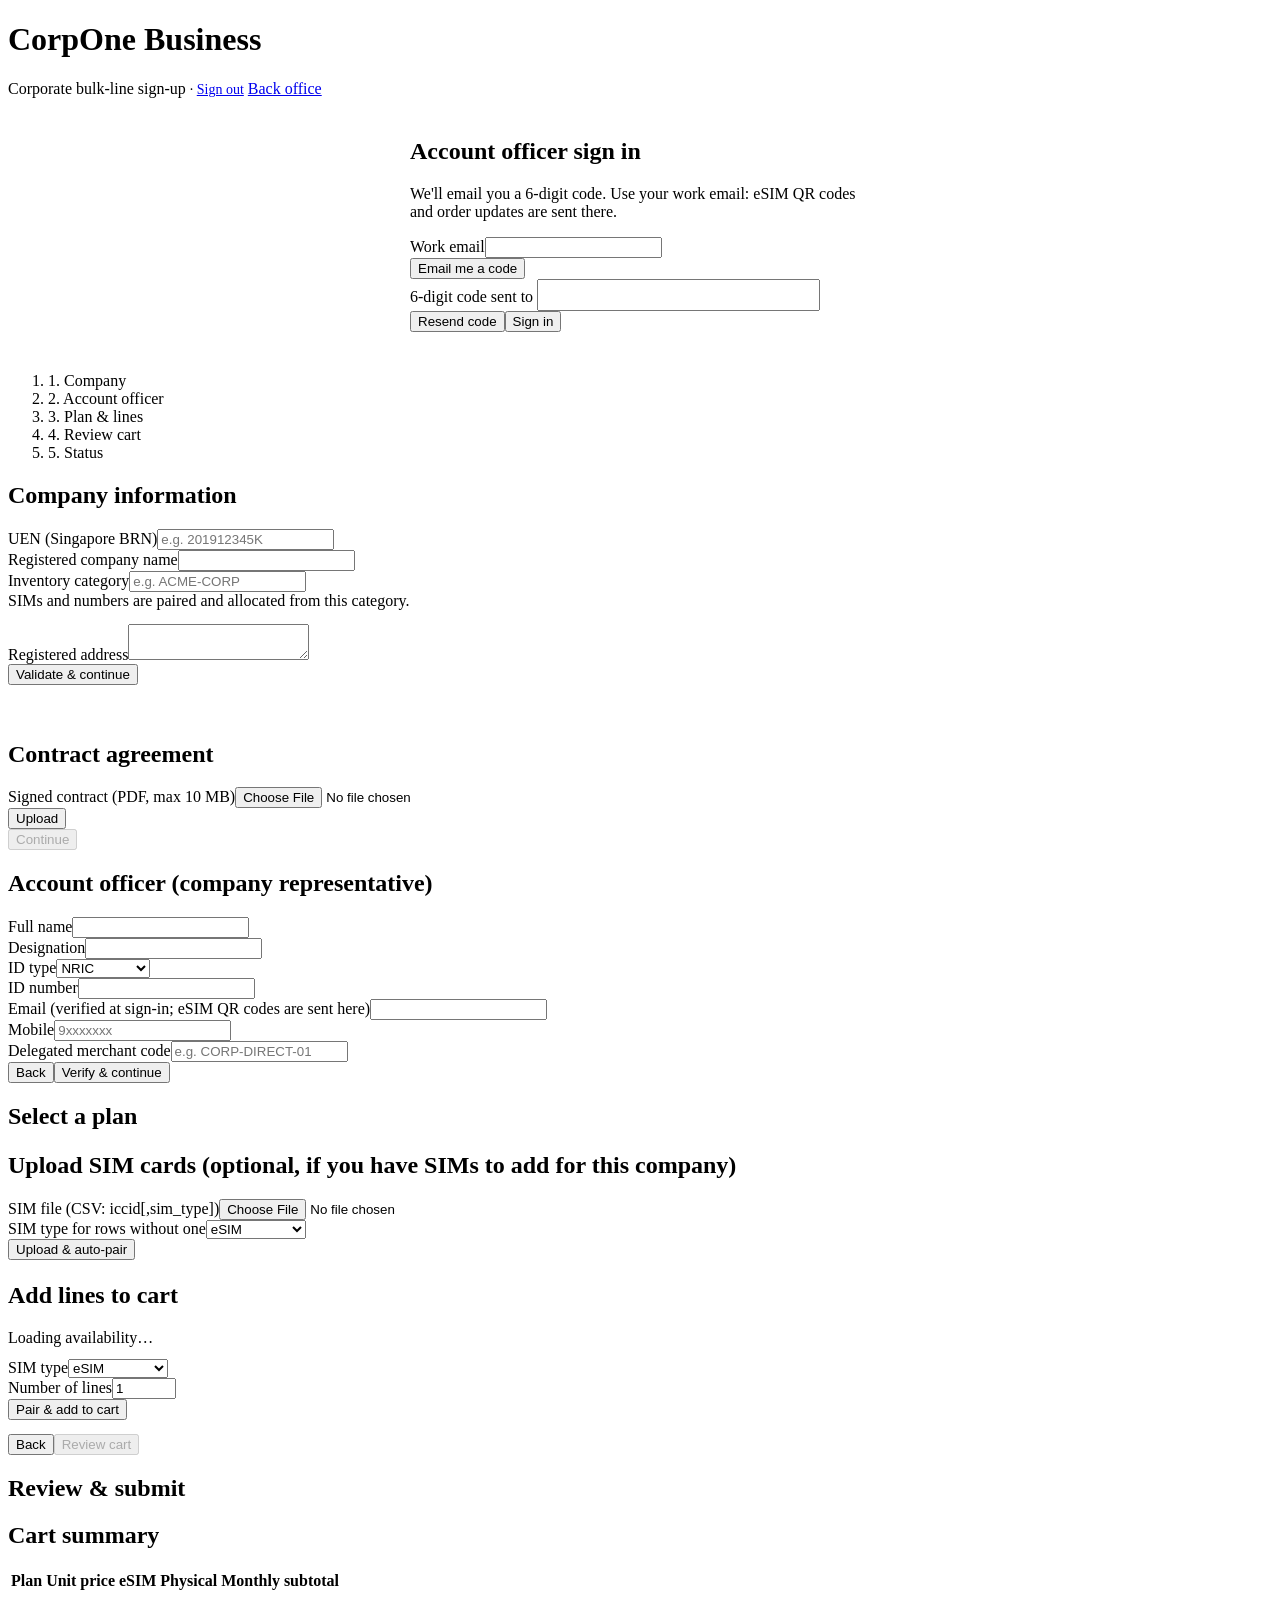
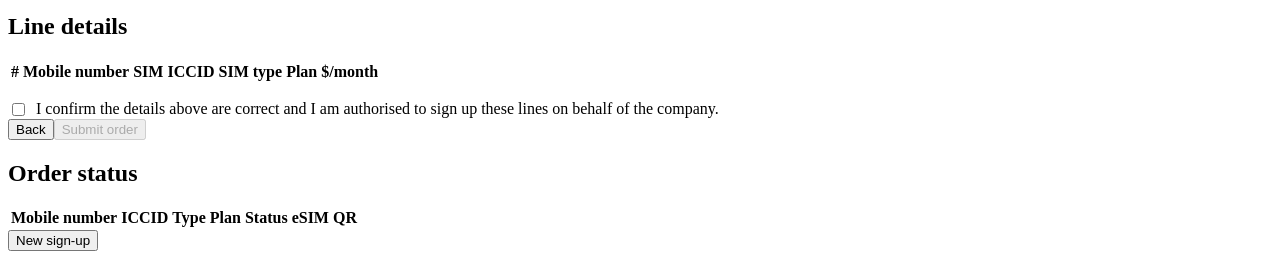
==== corpone-portal/static/index.html @ a79de704 "Add CorpOne corporate bulk-line sign-up portal New standalone FastAPI app in corpone-portal/ for cor" ====
<!doctype html>
<html lang="en">
<head>
  <meta charset="utf-8">
  <meta name="viewport" content="width=device-width, initial-scale=1">
  <title>CorpOne Corporate Sign-up</title>
  <link rel="stylesheet" href="/static/styles.css">
</head>
<body>
<header>
  <h1>CorpOne Business</h1><span class="sub">Corporate bulk-line sign-up</span>
  <span id="whoami" class="hidden" style="margin-left:auto;font-size:14px"><span id="whoEmail"></span> · <a href="#" id="logout" style="margin:0">Sign out</a></span>
  <a href="/admin" id="boLink">Back office</a>
</header>
<main>
  <!-- Login: email one-time code -->
  <section class="card hidden" id="login" style="max-width:460px;margin:40px auto">
    <h2>Account officer sign in</h2>
    <p class="hint" style="margin-top:0">We'll email you a 6-digit code. Use your work email: eSIM QR codes and order updates are sent there.</p>
    <form id="otpRequestForm">
      <label>Work email</label><input name="email" type="email" required autocomplete="email">
      <div class="actions"><button type="submit">Email me a code</button></div>
    </form>
    <form id="otpVerifyForm" class="hidden">
      <label>6-digit code sent to <b id="otpEmail"></b></label>
      <input name="code" inputmode="numeric" pattern="\d{6}" maxlength="6" required autocomplete="one-time-code" style="font-size:22px;letter-spacing:6px">
      <div class="actions"><button type="button" class="secondary" id="otpResend">Resend code</button><button type="submit">Sign in</button></div>
    </form>
    <div class="msg hidden" id="msgLogin"></div>
  </section>

  <div id="wizard" class="hidden">
  <ol class="steps" id="steps">
    <li data-step="1">1. Company</li>
    <li data-step="2">2. Account officer</li>
    <li data-step="3">3. Plan &amp; lines</li>
    <li data-step="4">4. Review cart</li>
    <li data-step="5">5. Status</li>
  </ol>

  <!-- Step 1: Company -->
  <section class="card step" data-step="1">
    <h2>Company information</h2>
    <form id="companyForm">
      <div class="grid">
        <div><label>UEN (Singapore BRN)</label><input name="uen" required placeholder="e.g. 201912345K" maxlength="12"></div>
        <div><label>Registered company name</label><input name="company_name" required maxlength="200"></div>
        <div><label>Inventory category</label><input name="category" required placeholder="e.g. ACME-CORP" maxlength="40">
          <div class="hint">SIMs and numbers are paired and allocated from this category.</div></div>
      </div>
      <div style="margin-top:14px"><label>Registered address</label><textarea name="company_address" rows="2" maxlength="500"></textarea></div>
      <div class="actions"><button type="submit">Validate &amp; continue</button></div>
    </form>
    <div id="contractBox" class="hidden" style="margin-top:18px;border-top:1px solid var(--line);padding-top:18px">
      <h2>Contract agreement</h2>
      <form id="contractForm" class="row">
        <div><label>Signed contract (PDF, max 10 MB)</label><input type="file" name="file" accept="application/pdf" required></div>
        <div style="flex:0"><button type="submit">Upload</button></div>
      </form>
      <div class="actions"><button id="toStep2" disabled>Continue</button></div>
    </div>
    <div class="msg hidden" id="msg1"></div>
  </section>

  <!-- Step 2: Account officer -->
  <section class="card step hidden" data-step="2">
    <h2>Account officer (company representative)</h2>
    <form id="aoForm">
      <div class="grid">
        <div><label>Full name</label><input name="full_name" required maxlength="200"></div>
        <div><label>Designation</label><input name="designation" maxlength="100"></div>
        <div><label>ID type</label><select name="id_type"><option>NRIC</option><option>FIN</option><option>PASSPORT</option></select></div>
        <div><label>ID number</label><input name="id_number" required maxlength="20"></div>
        <div><label>Email (verified at sign-in; eSIM QR codes are sent here)</label><input name="email" type="email" readonly></div>
        <div><label>Mobile</label><input name="mobile" required placeholder="9xxxxxxx"></div>
        <div><label>Delegated merchant code</label><input name="merchant_code" required placeholder="e.g. CORP-DIRECT-01"></div>
      </div>
      <div class="actions"><button type="button" class="secondary" data-back="1">Back</button><button type="submit">Verify &amp; continue</button></div>
    </form>
    <div class="msg hidden" id="msg2"></div>
  </section>

  <!-- Step 3: Plans and lines -->
  <section class="card step hidden" data-step="3">
    <h2>Select a plan</h2>
    <div class="plans" id="plans"></div>

    <h2 style="margin-top:22px">Upload SIM cards <span class="hint">(optional, if you have SIMs to add for this company)</span></h2>
    <form id="simForm" class="row">
      <div><label>SIM file (CSV: iccid[,sim_type])</label><input type="file" name="file" accept=".csv,.txt,text/csv" required></div>
      <div><label>SIM type for rows without one</label><select name="sim_type"><option value="ESIM">eSIM</option><option value="PHYSICAL">Physical SIM</option></select></div>
      <div style="flex:0"><button type="submit">Upload &amp; auto-pair</button></div>
    </form>
    <div class="msg hidden" id="msgSim"></div>

    <h2 style="margin-top:22px">Add lines to cart</h2>
    <div class="msg info" id="avail">Loading availability…</div>
    <form id="cartForm" class="row" style="margin-top:12px">
      <div><label>SIM type</label><select name="sim_type"><option value="ESIM">eSIM</option><option value="PHYSICAL">Physical SIM</option></select></div>
      <div><label>Number of lines</label><input name="quantity" type="number" min="1" max="5000" value="1" required></div>
      <div style="flex:0"><button type="submit">Pair &amp; add to cart</button></div>
    </form>
    <div class="msg hidden" id="msg3"></div>
    <div id="miniCart" style="margin-top:14px"></div>
    <div class="actions"><button type="button" class="secondary" data-back="2">Back</button><button id="toStep4" disabled>Review cart</button></div>
  </section>

  <!-- Step 4: Review -->
  <section class="card step hidden" data-step="4">
    <h2>Review &amp; submit</h2>
    <dl id="reviewInfo"></dl>
    <div id="aiReview" class="hidden" style="margin-top:16px"></div>
    <h2 style="margin-top:20px">Cart summary</h2>
    <table id="summaryTable"><thead><tr><th>Plan</th><th>Unit price</th><th>eSIM</th><th>Physical</th><th>Monthly subtotal</th></tr></thead><tbody></tbody></table>
    <div class="total" id="total"></div>
    <h2 style="margin-top:20px">Line details</h2>
    <table id="linesTable"><thead><tr><th>#</th><th>Mobile number</th><th>SIM ICCID</th><th>SIM type</th><th>Plan</th><th>$/month</th><th></th></tr></thead><tbody></tbody></table>
    <label style="margin-top:16px;display:flex;gap:8px;align-items:center;color:inherit"><input type="checkbox" id="confirm" style="width:auto"> I confirm the details above are correct and I am authorised to sign up these lines on behalf of the company.</label>
    <div class="actions"><button type="button" class="secondary" data-back="3">Back</button><button id="submitOrder" disabled>Submit order</button></div>
    <div class="msg hidden" id="msg4"></div>
  </section>

  <!-- Step 5: Status -->
  <section class="card step hidden" data-step="5">
    <h2>Order status</h2>
    <dl id="statusInfo"></dl>
    <table id="statusTable" style="margin-top:16px"><thead><tr><th>Mobile number</th><th>ICCID</th><th>Type</th><th>Plan</th><th>Status</th><th>eSIM QR</th></tr></thead><tbody></tbody></table>
    <div class="actions"><button onclick="location.href='/'">New sign-up</button></div>
  </section>
  </div>
</main>
<script src="/static/app.js"></script>
</body>
</html>
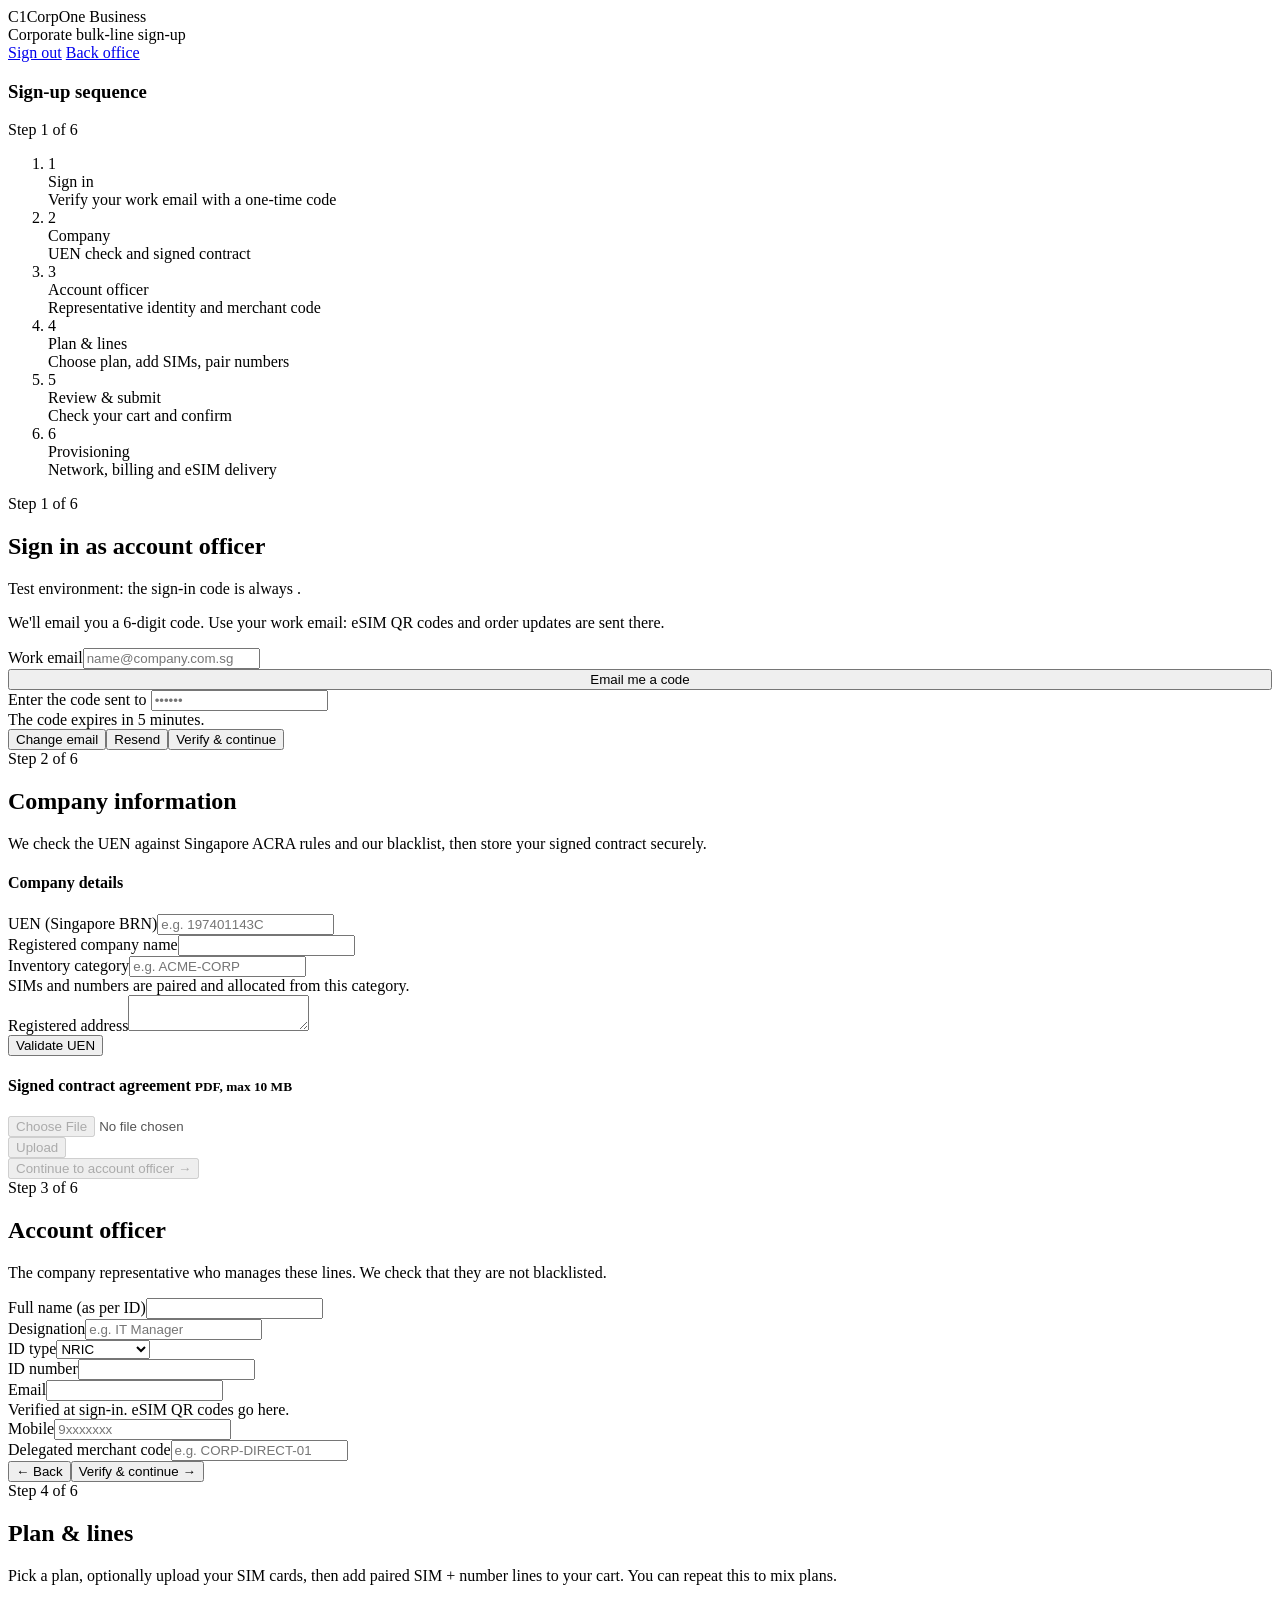
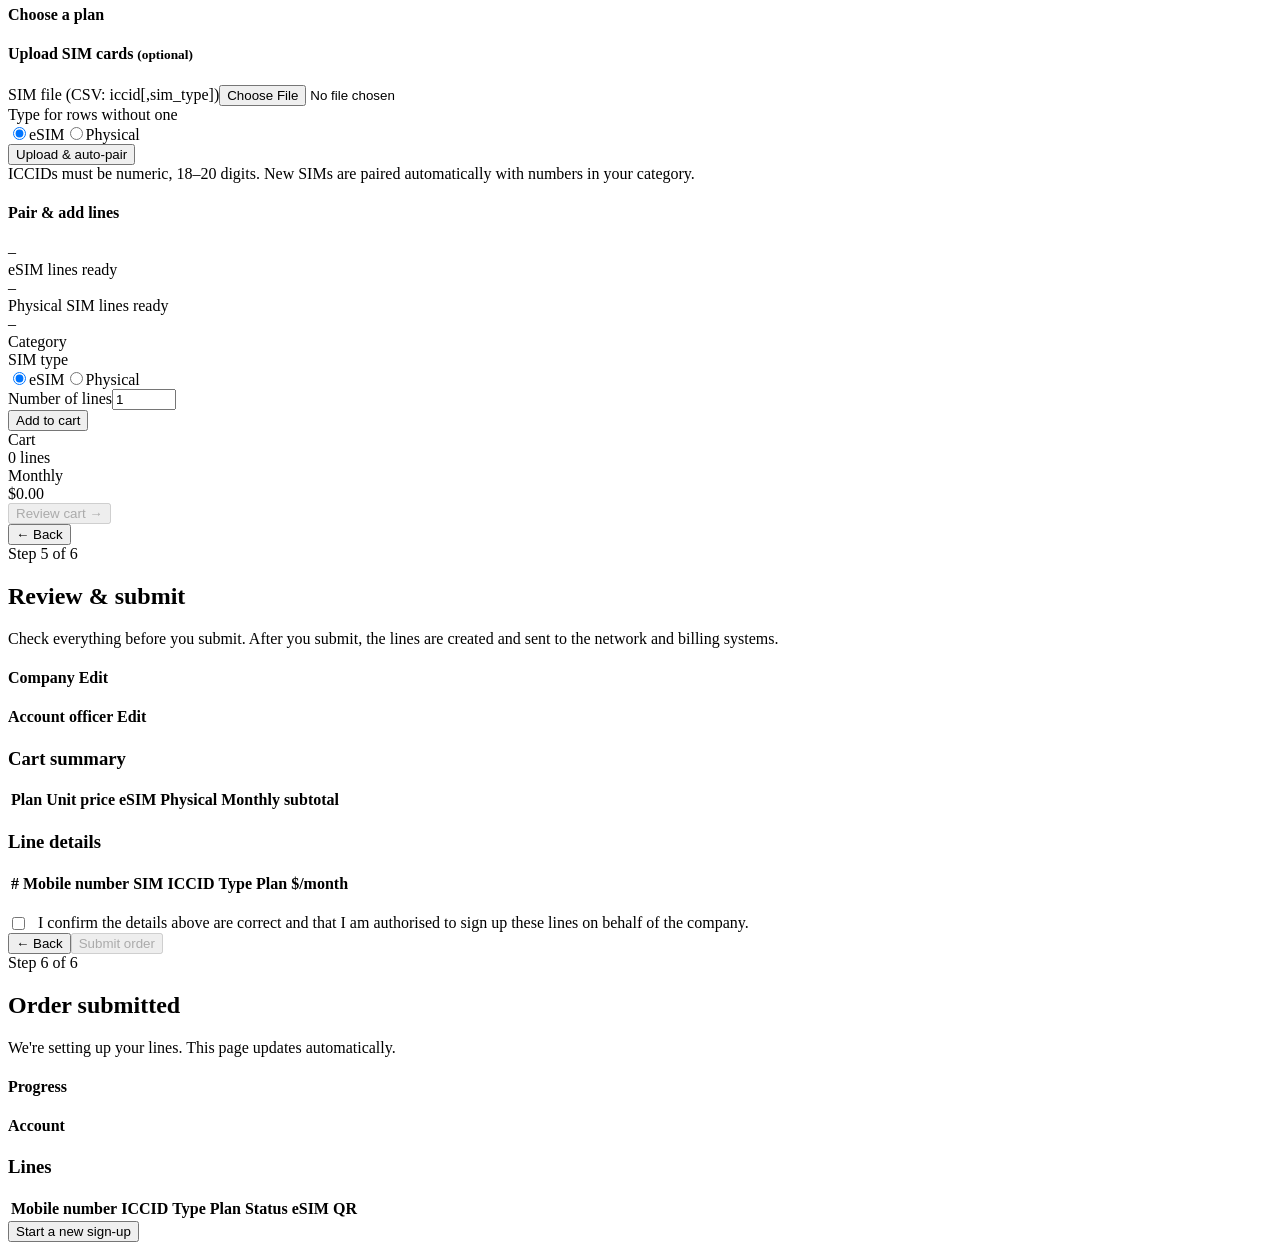
==== commit 76a2eebe: "Redesign sign-up as step sequence; add fixed test OTP - Sign-up is now a six-step sequence (sign in," ====
--- a/corpone-portal/static/index.html
+++ b/corpone-portal/static/index.html
@@ -3,132 +3,185 @@
 <head>
   <meta charset="utf-8">
   <meta name="viewport" content="width=device-width, initial-scale=1">
-  <title>CorpOne Corporate Sign-up</title>
-  <link rel="stylesheet" href="/static/styles.css">
+  <title>CorpOne Business · Corporate sign-up</title>
+  <link rel="stylesheet" href="static/styles.css">
 </head>
 <body>
 <header>
-  <h1>CorpOne Business</h1><span class="sub">Corporate bulk-line sign-up</span>
-  <span id="whoami" class="hidden" style="margin-left:auto;font-size:14px"><span id="whoEmail"></span> · <a href="#" id="logout" style="margin:0">Sign out</a></span>
-  <a href="/admin" id="boLink">Back office</a>
+  <div class="logo"><span class="logo-mark">C1</span>CorpOne Business</div>
+  <span class="sub">Corporate bulk-line sign-up</span>
+  <div class="right">
+    <span id="whoami" class="hidden"><span class="avatar" id="whoInitial"></span><span id="whoEmail"></span></span>
+    <a href="#" id="logout" class="hidden">Sign out</a>
+    <a href="admin" id="boLink">Back office</a>
+  </div>
 </header>
-<main>
-  <!-- Login: email one-time code -->
-  <section class="card hidden" id="login" style="max-width:460px;margin:40px auto">
-    <h2>Account officer sign in</h2>
-    <p class="hint" style="margin-top:0">We'll email you a 6-digit code. Use your work email: eSIM QR codes and order updates are sent there.</p>
-    <form id="otpRequestForm">
-      <label>Work email</label><input name="email" type="email" required autocomplete="email">
-      <div class="actions"><button type="submit">Email me a code</button></div>
-    </form>
-    <form id="otpVerifyForm" class="hidden">
-      <label>6-digit code sent to <b id="otpEmail"></b></label>
-      <input name="code" inputmode="numeric" pattern="\d{6}" maxlength="6" required autocomplete="one-time-code" style="font-size:22px;letter-spacing:6px">
-      <div class="actions"><button type="button" class="secondary" id="otpResend">Resend code</button><button type="submit">Sign in</button></div>
-    </form>
-    <div class="msg hidden" id="msgLogin"></div>
-  </section>
 
-  <div id="wizard" class="hidden">
-  <ol class="steps" id="steps">
-    <li data-step="1">1. Company</li>
-    <li data-step="2">2. Account officer</li>
-    <li data-step="3">3. Plan &amp; lines</li>
-    <li data-step="4">4. Review cart</li>
-    <li data-step="5">5. Status</li>
-  </ol>
+<div class="shell">
+  <!-- ===== Sequence stepper ===== -->
+  <aside class="stepper">
+    <h3>Sign-up sequence</h3>
+    <div class="progress-label" id="progressLabel">Step 1 of 6</div>
+    <div class="progress"><div id="progressBar"></div></div>
+    <ol class="steps" id="steps">
+      <li data-step="1"><span class="dot"><span class="n">1</span></span><div><div class="t">Sign in</div><div class="d">Verify your work email with a one-time code</div></div></li>
+      <li data-step="2"><span class="dot"><span class="n">2</span></span><div><div class="t">Company</div><div class="d">UEN check and signed contract</div></div></li>
+      <li data-step="3"><span class="dot"><span class="n">3</span></span><div><div class="t">Account officer</div><div class="d">Representative identity and merchant code</div></div></li>
+      <li data-step="4"><span class="dot"><span class="n">4</span></span><div><div class="t">Plan &amp; lines</div><div class="d">Choose plan, add SIMs, pair numbers</div></div></li>
+      <li data-step="5"><span class="dot"><span class="n">5</span></span><div><div class="t">Review &amp; submit</div><div class="d">Check your cart and confirm</div></div></li>
+      <li data-step="6"><span class="dot"><span class="n">6</span></span><div><div class="t">Provisioning</div><div class="d">Network, billing and eSIM delivery</div></div></li>
+    </ol>
+  </aside>
 
-  <!-- Step 1: Company -->
-  <section class="card step" data-step="1">
-    <h2>Company information</h2>
-    <form id="companyForm">
-      <div class="grid">
-        <div><label>UEN (Singapore BRN)</label><input name="uen" required placeholder="e.g. 201912345K" maxlength="12"></div>
-        <div><label>Registered company name</label><input name="company_name" required maxlength="200"></div>
-        <div><label>Inventory category</label><input name="category" required placeholder="e.g. ACME-CORP" maxlength="40">
-          <div class="hint">SIMs and numbers are paired and allocated from this category.</div></div>
+  <div class="panel">
+    <!-- ===== Step 1: Sign in ===== -->
+    <section class="card step" data-step="1">
+      <div class="login-wrap">
+        <div class="eyebrow">Step 1 of 6</div>
+        <h2>Sign in as account officer</h2>
+        <div class="msg info hidden" id="testMode" style="margin:0 0 16px">Test environment: the sign-in code is always <b id="testCode"></b>.</div>
+        <p class="lead">We'll email you a 6-digit code. Use your work email: eSIM QR codes and order updates are sent there.</p>
+        <form id="otpRequestForm">
+          <label>Work email</label><input name="email" type="email" required autocomplete="email" placeholder="name@company.com.sg">
+          <div class="actions"><button type="submit" style="width:100%">Email me a code</button></div>
+        </form>
+        <form id="otpVerifyForm" class="hidden">
+          <label>Enter the code sent to <b id="otpEmail"></b></label>
+          <input name="code" class="otp" inputmode="numeric" pattern="\d{6}" maxlength="6" required autocomplete="one-time-code" placeholder="••••••">
+          <div class="hint">The code expires in 5 minutes.</div>
+          <div class="actions"><button type="button" class="secondary" id="otpBack">Change email</button><span class="spacer"></span><button type="button" class="secondary" id="otpResend">Resend</button><button type="submit">Verify &amp; continue</button></div>
+        </form>
+        <div class="msg hidden" id="msg1"></div>
       </div>
-      <div style="margin-top:14px"><label>Registered address</label><textarea name="company_address" rows="2" maxlength="500"></textarea></div>
-      <div class="actions"><button type="submit">Validate &amp; continue</button></div>
-    </form>
-    <div id="contractBox" class="hidden" style="margin-top:18px;border-top:1px solid var(--line);padding-top:18px">
-      <h2>Contract agreement</h2>
-      <form id="contractForm" class="row">
-        <div><label>Signed contract (PDF, max 10 MB)</label><input type="file" name="file" accept="application/pdf" required></div>
-        <div style="flex:0"><button type="submit">Upload</button></div>
+    </section>
+
+    <!-- ===== Step 2: Company ===== -->
+    <section class="card step hidden" data-step="2">
+      <div class="eyebrow">Step 2 of 6</div>
+      <h2>Company information</h2>
+      <p class="lead">We check the UEN against Singapore ACRA rules and our blacklist, then store your signed contract securely.</p>
+      <div class="substeps">
+        <div class="sub" id="subCompany">
+          <h4>Company details</h4>
+          <form id="companyForm">
+            <div class="grid">
+              <div><label>UEN (Singapore BRN)</label><input name="uen" required placeholder="e.g. 197401143C" maxlength="12"></div>
+              <div><label>Registered company name</label><input name="company_name" required maxlength="200"></div>
+              <div><label>Inventory category</label><input name="category" required placeholder="e.g. ACME-CORP" maxlength="40">
+                <div class="hint">SIMs and numbers are paired and allocated from this category.</div></div>
+              <div class="full"><label>Registered address</label><textarea name="company_address" rows="2" maxlength="500"></textarea></div>
+            </div>
+            <div class="actions"><button type="submit">Validate UEN</button></div>
+          </form>
+        </div>
+        <div class="sub" id="subContract">
+          <h4>Signed contract agreement <small>PDF, max 10 MB</small></h4>
+          <form id="contractForm" class="row">
+            <div><input type="file" name="file" accept="application/pdf" required disabled></div>
+            <div style="flex:0"><button type="submit" disabled>Upload</button></div>
+          </form>
+        </div>
+      </div>
+      <div class="msg hidden" id="msg2"></div>
+      <div class="actions"><button id="toStep3" disabled>Continue to account officer →</button></div>
+    </section>
+
+    <!-- ===== Step 3: Account officer ===== -->
+    <section class="card step hidden" data-step="3">
+      <div class="eyebrow">Step 3 of 6</div>
+      <h2>Account officer</h2>
+      <p class="lead">The company representative who manages these lines. We check that they are not blacklisted.</p>
+      <form id="aoForm">
+        <div class="grid">
+          <div><label>Full name (as per ID)</label><input name="full_name" required maxlength="200"></div>
+          <div><label>Designation</label><input name="designation" maxlength="100" placeholder="e.g. IT Manager"></div>
+          <div><label>ID type</label><select name="id_type"><option>NRIC</option><option>FIN</option><option>PASSPORT</option></select></div>
+          <div><label>ID number</label><input name="id_number" required maxlength="20"></div>
+          <div><label>Email</label><input name="email" type="email" readonly><div class="hint">Verified at sign-in. eSIM QR codes go here.</div></div>
+          <div><label>Mobile</label><input name="mobile" required placeholder="9xxxxxxx"></div>
+          <div><label>Delegated merchant code</label><input name="merchant_code" required placeholder="e.g. CORP-DIRECT-01"></div>
+        </div>
+        <div class="actions"><button type="button" class="secondary" data-back="2">← Back</button><span class="spacer"></span><button type="submit">Verify &amp; continue →</button></div>
       </form>
-      <div class="actions"><button id="toStep2" disabled>Continue</button></div>
-    </div>
-    <div class="msg hidden" id="msg1"></div>
-  </section>
+      <div class="msg hidden" id="msg3"></div>
+    </section>
 
-  <!-- Step 2: Account officer -->
-  <section class="card step hidden" data-step="2">
-    <h2>Account officer (company representative)</h2>
-    <form id="aoForm">
-      <div class="grid">
-        <div><label>Full name</label><input name="full_name" required maxlength="200"></div>
-        <div><label>Designation</label><input name="designation" maxlength="100"></div>
-        <div><label>ID type</label><select name="id_type"><option>NRIC</option><option>FIN</option><option>PASSPORT</option></select></div>
-        <div><label>ID number</label><input name="id_number" required maxlength="20"></div>
-        <div><label>Email (verified at sign-in; eSIM QR codes are sent here)</label><input name="email" type="email" readonly></div>
-        <div><label>Mobile</label><input name="mobile" required placeholder="9xxxxxxx"></div>
-        <div><label>Delegated merchant code</label><input name="merchant_code" required placeholder="e.g. CORP-DIRECT-01"></div>
+    <!-- ===== Step 4: Plan & lines ===== -->
+    <section class="card step hidden" data-step="4">
+      <div class="eyebrow">Step 4 of 6</div>
+      <h2>Plan &amp; lines</h2>
+      <p class="lead">Pick a plan, optionally upload your SIM cards, then add paired SIM + number lines to your cart. You can repeat this to mix plans.</p>
+      <div class="substeps">
+        <div class="sub" id="subPlan">
+          <h4>Choose a plan</h4>
+          <div class="plans" id="plans"></div>
+        </div>
+        <div class="sub" id="subSim">
+          <h4>Upload SIM cards <small>(optional)</small></h4>
+          <form id="simForm" class="row">
+            <div><label>SIM file (CSV: iccid[,sim_type])</label><input type="file" name="file" accept=".csv,.txt,text/csv" required></div>
+            <div style="flex:0;min-width:auto"><label>Type for rows without one</label>
+              <div class="seg"><label><input type="radio" name="sim_type" value="ESIM" checked>eSIM</label><label><input type="radio" name="sim_type" value="PHYSICAL">Physical</label></div></div>
+            <div style="flex:0"><button type="submit" class="secondary">Upload &amp; auto-pair</button></div>
+          </form>
+          <div class="hint">ICCIDs must be numeric, 18–20 digits. New SIMs are paired automatically with numbers in your category.</div>
+          <div class="msg hidden" id="msgSim"></div>
+        </div>
+        <div class="sub" id="subCart">
+          <h4>Pair &amp; add lines</h4>
+          <div class="avail">
+            <div class="stat"><div class="v" id="availEsim">–</div><div class="k">eSIM lines ready</div></div>
+            <div class="stat"><div class="v" id="availPhys">–</div><div class="k">Physical SIM lines ready</div></div>
+            <div class="stat"><div class="v" id="availCat">–</div><div class="k">Category</div></div>
+          </div>
+          <form id="cartForm" class="row">
+            <div style="flex:0;min-width:auto"><label>SIM type</label>
+              <div class="seg"><label><input type="radio" name="sim_type" value="ESIM" checked>eSIM</label><label><input type="radio" name="sim_type" value="PHYSICAL">Physical</label></div></div>
+            <div style="max-width:180px"><label>Number of lines</label><input name="quantity" type="number" min="1" max="5000" value="1" required></div>
+            <div style="flex:0"><button type="submit">Add to cart</button></div>
+          </form>
+          <div class="msg hidden" id="msg4"></div>
+        </div>
       </div>
-      <div class="actions"><button type="button" class="secondary" data-back="1">Back</button><button type="submit">Verify &amp; continue</button></div>
-    </form>
-    <div class="msg hidden" id="msg2"></div>
-  </section>
+      <div class="cartbar"><div><div class="muted">Cart</div><div class="big" id="cartCount">0 lines</div></div><div><div class="muted">Monthly</div><div class="big" id="cartTotal">$0.00</div></div><span style="flex:1"></span><button id="toStep5" disabled>Review cart →</button></div>
+      <div class="actions"><button type="button" class="secondary" data-back="3">← Back</button><span class="spacer"></span></div>
+    </section>
 
-  <!-- Step 3: Plans and lines -->
-  <section class="card step hidden" data-step="3">
-    <h2>Select a plan</h2>
-    <div class="plans" id="plans"></div>
+    <!-- ===== Step 5: Review ===== -->
+    <section class="card step hidden" data-step="5">
+      <div class="eyebrow">Step 5 of 6</div>
+      <h2>Review &amp; submit</h2>
+      <p class="lead">Check everything before you submit. After you submit, the lines are created and sent to the network and billing systems.</p>
+      <div class="summary-grid">
+        <div class="summary-box"><h4>Company <a data-back="2">Edit</a></h4><dl id="reviewCompany"></dl></div>
+        <div class="summary-box"><h4>Account officer <a data-back="3">Edit</a></h4><dl id="reviewAo"></dl></div>
+      </div>
+      <div id="aiReview" class="hidden"></div>
+      <h3>Cart summary</h3>
+      <table id="summaryTable"><thead><tr><th>Plan</th><th>Unit price</th><th>eSIM</th><th>Physical</th><th>Monthly subtotal</th></tr></thead><tbody></tbody></table>
+      <div class="total" id="total"></div>
+      <h3>Line details</h3>
+      <table id="linesTable"><thead><tr><th>#</th><th>Mobile number</th><th>SIM ICCID</th><th>Type</th><th>Plan</th><th>$/month</th><th></th></tr></thead><tbody></tbody></table>
+      <label style="margin-top:18px;display:flex;gap:10px;align-items:flex-start;font-weight:400"><input type="checkbox" id="confirm" style="width:auto;margin-top:3px"> I confirm the details above are correct and that I am authorised to sign up these lines on behalf of the company.</label>
+      <div class="actions"><button type="button" class="secondary" data-back="4">← Back</button><span class="spacer"></span><button id="submitOrder" disabled>Submit order</button></div>
+      <div class="msg hidden" id="msg5"></div>
+    </section>
 
-    <h2 style="margin-top:22px">Upload SIM cards <span class="hint">(optional, if you have SIMs to add for this company)</span></h2>
-    <form id="simForm" class="row">
-      <div><label>SIM file (CSV: iccid[,sim_type])</label><input type="file" name="file" accept=".csv,.txt,text/csv" required></div>
-      <div><label>SIM type for rows without one</label><select name="sim_type"><option value="ESIM">eSIM</option><option value="PHYSICAL">Physical SIM</option></select></div>
-      <div style="flex:0"><button type="submit">Upload &amp; auto-pair</button></div>
-    </form>
-    <div class="msg hidden" id="msgSim"></div>
-
-    <h2 style="margin-top:22px">Add lines to cart</h2>
-    <div class="msg info" id="avail">Loading availability…</div>
-    <form id="cartForm" class="row" style="margin-top:12px">
-      <div><label>SIM type</label><select name="sim_type"><option value="ESIM">eSIM</option><option value="PHYSICAL">Physical SIM</option></select></div>
-      <div><label>Number of lines</label><input name="quantity" type="number" min="1" max="5000" value="1" required></div>
-      <div style="flex:0"><button type="submit">Pair &amp; add to cart</button></div>
-    </form>
-    <div class="msg hidden" id="msg3"></div>
-    <div id="miniCart" style="margin-top:14px"></div>
-    <div class="actions"><button type="button" class="secondary" data-back="2">Back</button><button id="toStep4" disabled>Review cart</button></div>
-  </section>
-
-  <!-- Step 4: Review -->
-  <section class="card step hidden" data-step="4">
-    <h2>Review &amp; submit</h2>
-    <dl id="reviewInfo"></dl>
-    <div id="aiReview" class="hidden" style="margin-top:16px"></div>
-    <h2 style="margin-top:20px">Cart summary</h2>
-    <table id="summaryTable"><thead><tr><th>Plan</th><th>Unit price</th><th>eSIM</th><th>Physical</th><th>Monthly subtotal</th></tr></thead><tbody></tbody></table>
-    <div class="total" id="total"></div>
-    <h2 style="margin-top:20px">Line details</h2>
-    <table id="linesTable"><thead><tr><th>#</th><th>Mobile number</th><th>SIM ICCID</th><th>SIM type</th><th>Plan</th><th>$/month</th><th></th></tr></thead><tbody></tbody></table>
-    <label style="margin-top:16px;display:flex;gap:8px;align-items:center;color:inherit"><input type="checkbox" id="confirm" style="width:auto"> I confirm the details above are correct and I am authorised to sign up these lines on behalf of the company.</label>
-    <div class="actions"><button type="button" class="secondary" data-back="3">Back</button><button id="submitOrder" disabled>Submit order</button></div>
-    <div class="msg hidden" id="msg4"></div>
-  </section>
-
-  <!-- Step 5: Status -->
-  <section class="card step hidden" data-step="5">
-    <h2>Order status</h2>
-    <dl id="statusInfo"></dl>
-    <table id="statusTable" style="margin-top:16px"><thead><tr><th>Mobile number</th><th>ICCID</th><th>Type</th><th>Plan</th><th>Status</th><th>eSIM QR</th></tr></thead><tbody></tbody></table>
-    <div class="actions"><button onclick="location.href='/'">New sign-up</button></div>
-  </section>
+    <!-- ===== Step 6: Provisioning ===== -->
+    <section class="card step hidden" data-step="6">
+      <div class="eyebrow">Step 6 of 6</div>
+      <h2>Order submitted</h2>
+      <p class="lead" id="statusLead">We're setting up your lines. This page updates automatically.</p>
+      <div class="summary-grid">
+        <div class="summary-box"><h4>Progress</h4><ol class="timeline" id="timeline"></ol></div>
+        <div class="summary-box"><h4>Account</h4><dl id="statusInfo"></dl></div>
+      </div>
+      <h3>Lines</h3>
+      <table id="statusTable"><thead><tr><th>Mobile number</th><th>ICCID</th><th>Type</th><th>Plan</th><th>Status</th><th>eSIM QR</th></tr></thead><tbody></tbody></table>
+      <div class="actions"><button id="newSignup">Start a new sign-up</button></div>
+    </section>
   </div>
-</main>
-<script src="/static/app.js"></script>
+</div>
+<script src="static/app.js"></script>
 </body>
 </html>
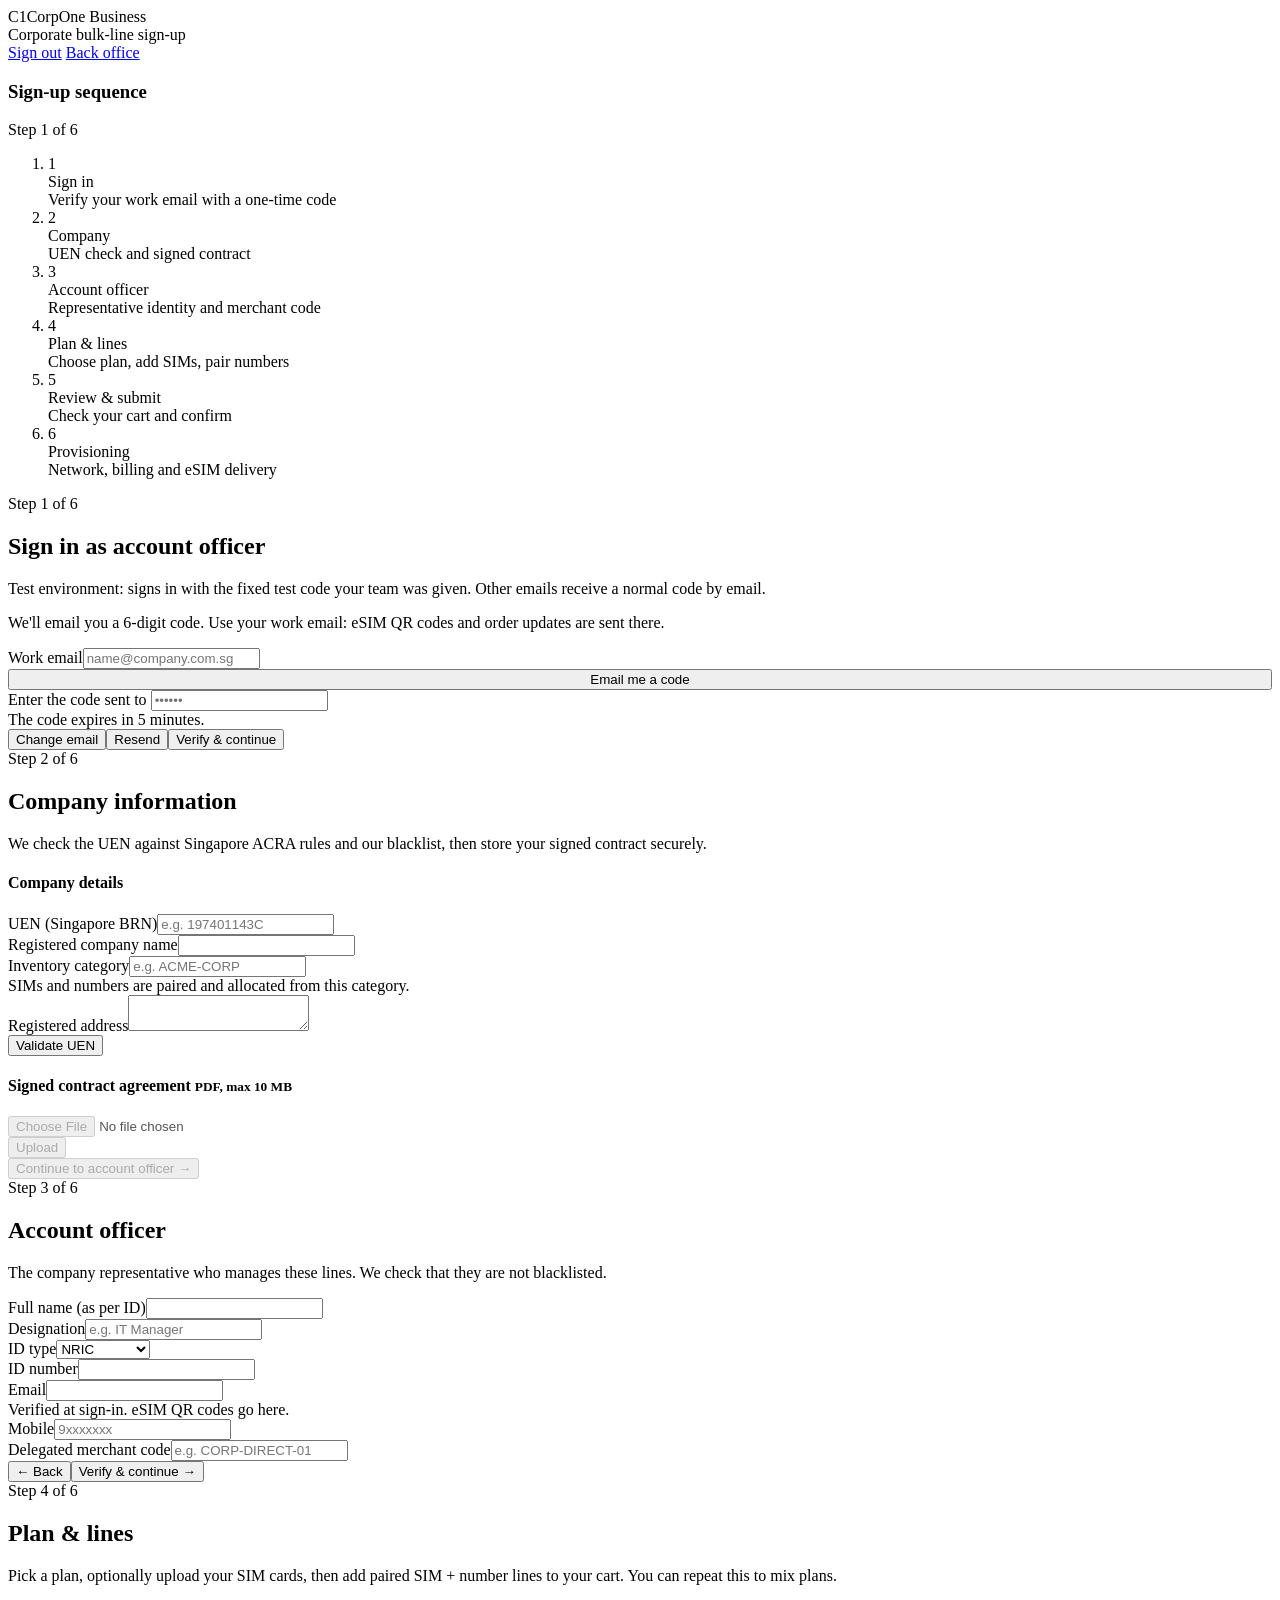
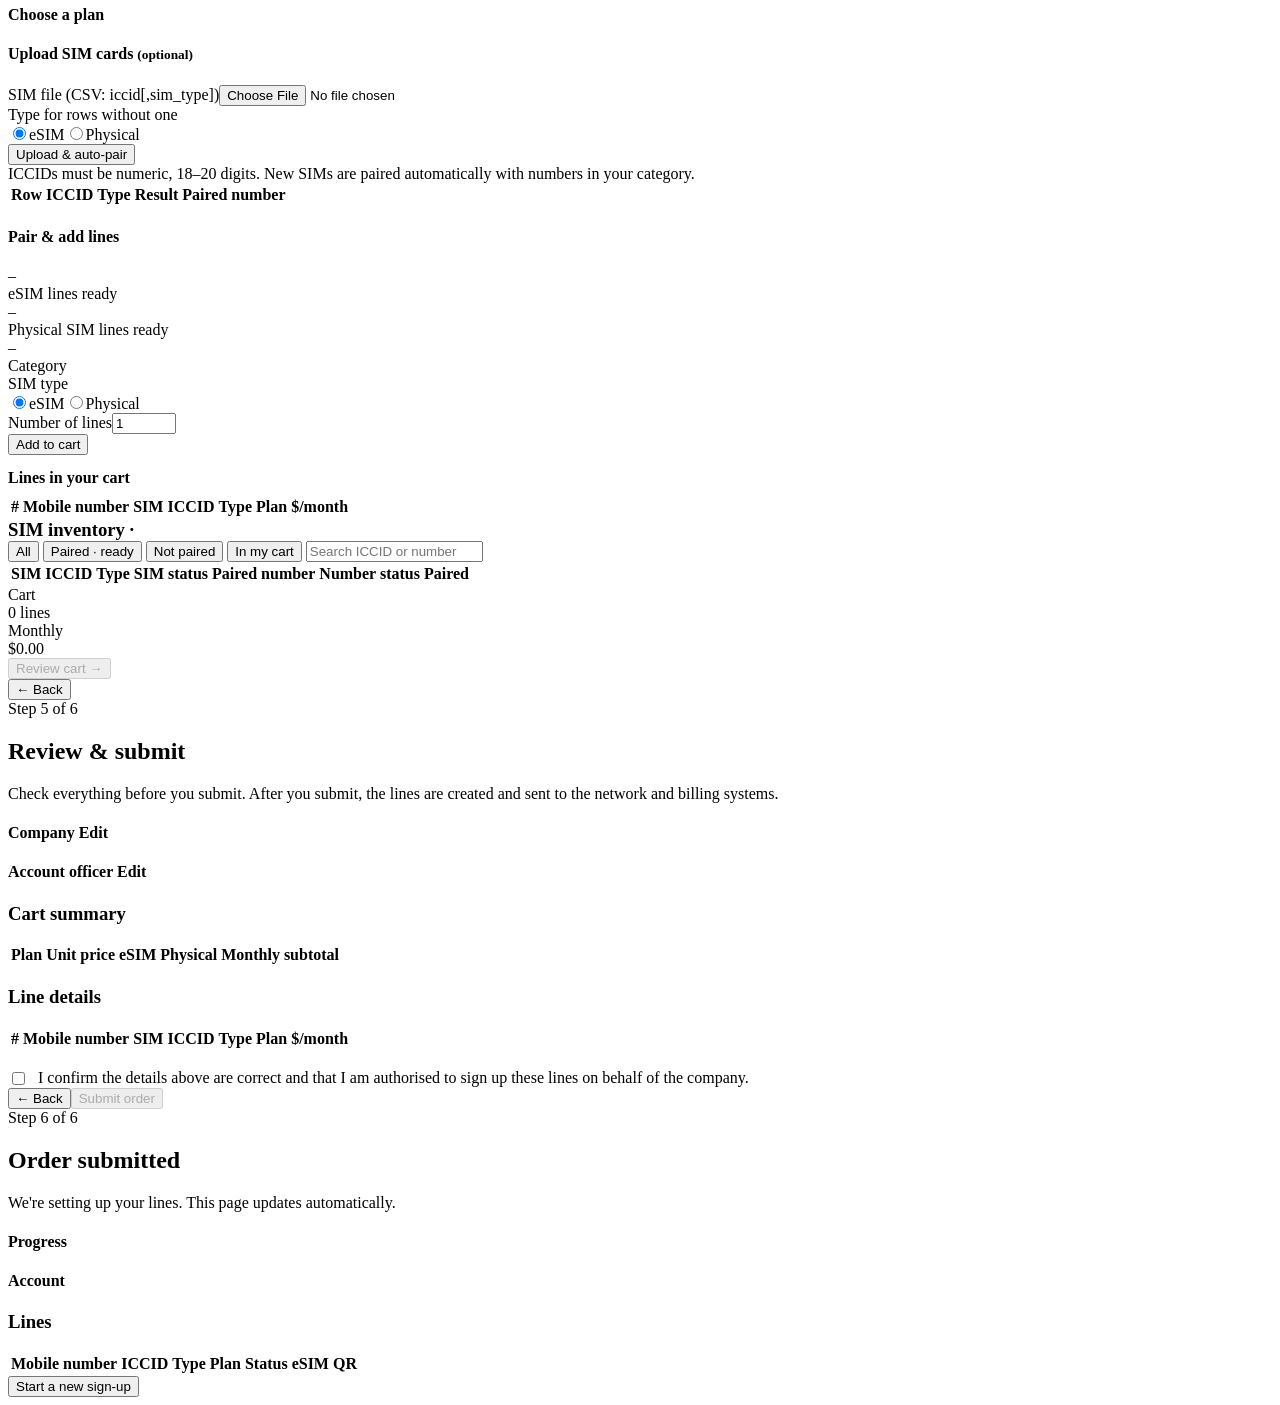
==== commit 54d9320a: "Add SIM-number pairing view; fix inventory leaks and list limits - Back office "SIM <-> number pairi" ====
--- a/corpone-portal/static/index.html
+++ b/corpone-portal/static/index.html
@@ -39,7 +39,7 @@
       <div class="login-wrap">
         <div class="eyebrow">Step 1 of 6</div>
         <h2>Sign in as account officer</h2>
-        <div class="msg info hidden" id="testMode" style="margin:0 0 16px">Test environment: the sign-in code is always <b id="testCode"></b>.</div>
+        <div class="msg info hidden" id="testMode" style="margin:0 0 16px">Test environment: <b id="testEmail"></b> signs in with the fixed test code your team was given. Other emails receive a normal code by email.</div>
         <p class="lead">We'll email you a 6-digit code. Use your work email: eSIM QR codes and order updates are sent there.</p>
         <form id="otpRequestForm">
           <label>Work email</label><input name="email" type="email" required autocomplete="email" placeholder="name@company.com.sg">
@@ -126,6 +126,10 @@
           </form>
           <div class="hint">ICCIDs must be numeric, 18–20 digits. New SIMs are paired automatically with numbers in your category.</div>
           <div class="msg hidden" id="msgSim"></div>
+          <div id="simResult" class="hidden">
+            <div class="chips" id="simResultChips"></div>
+            <div class="scroll"><table id="simResultTable"><thead><tr><th>Row</th><th>ICCID</th><th>Type</th><th>Result</th><th>Paired number</th></tr></thead><tbody></tbody></table></div>
+          </div>
         </div>
         <div class="sub" id="subCart">
           <h4>Pair &amp; add lines</h4>
@@ -141,7 +145,25 @@
             <div style="flex:0"><button type="submit">Add to cart</button></div>
           </form>
           <div class="msg hidden" id="msg4"></div>
-        </div>
+          <div id="cartBox" class="hidden" style="margin-top:14px">
+            <h4 style="margin:0 0 8px">Lines in your cart</h4>
+            <div class="scroll"><table id="cartTable"><thead><tr><th>#</th><th>Mobile number</th><th>SIM ICCID</th><th>Type</th><th>Plan</th><th>$/month</th><th></th></tr></thead><tbody></tbody></table></div>
+          </div>
+        </div>
+      </div>
+      <div class="inv">
+        <div class="inv-head">
+          <h3 style="margin:0">SIM inventory · <span id="invCat"></span></h3>
+          <span class="hint" id="invShowing" style="margin:0"></span>
+        </div>
+        <div class="tabs" id="invTabs">
+          <button type="button" data-f="">All <span></span></button>
+          <button type="button" data-f="PAIRED">Paired · ready <span></span></button>
+          <button type="button" data-f="AVAILABLE">Not paired <span></span></button>
+          <button type="button" data-f="MINE">In my cart <span></span></button>
+          <input id="invSearch" type="search" placeholder="Search ICCID or number">
+        </div>
+        <div class="scroll"><table id="invTable"><thead><tr><th>SIM ICCID</th><th>Type</th><th>SIM status</th><th>Paired number</th><th>Number status</th><th>Paired</th></tr></thead><tbody></tbody></table></div>
       </div>
       <div class="cartbar"><div><div class="muted">Cart</div><div class="big" id="cartCount">0 lines</div></div><div><div class="muted">Monthly</div><div class="big" id="cartTotal">$0.00</div></div><span style="flex:1"></span><button id="toStep5" disabled>Review cart →</button></div>
       <div class="actions"><button type="button" class="secondary" data-back="3">← Back</button><span class="spacer"></span></div>
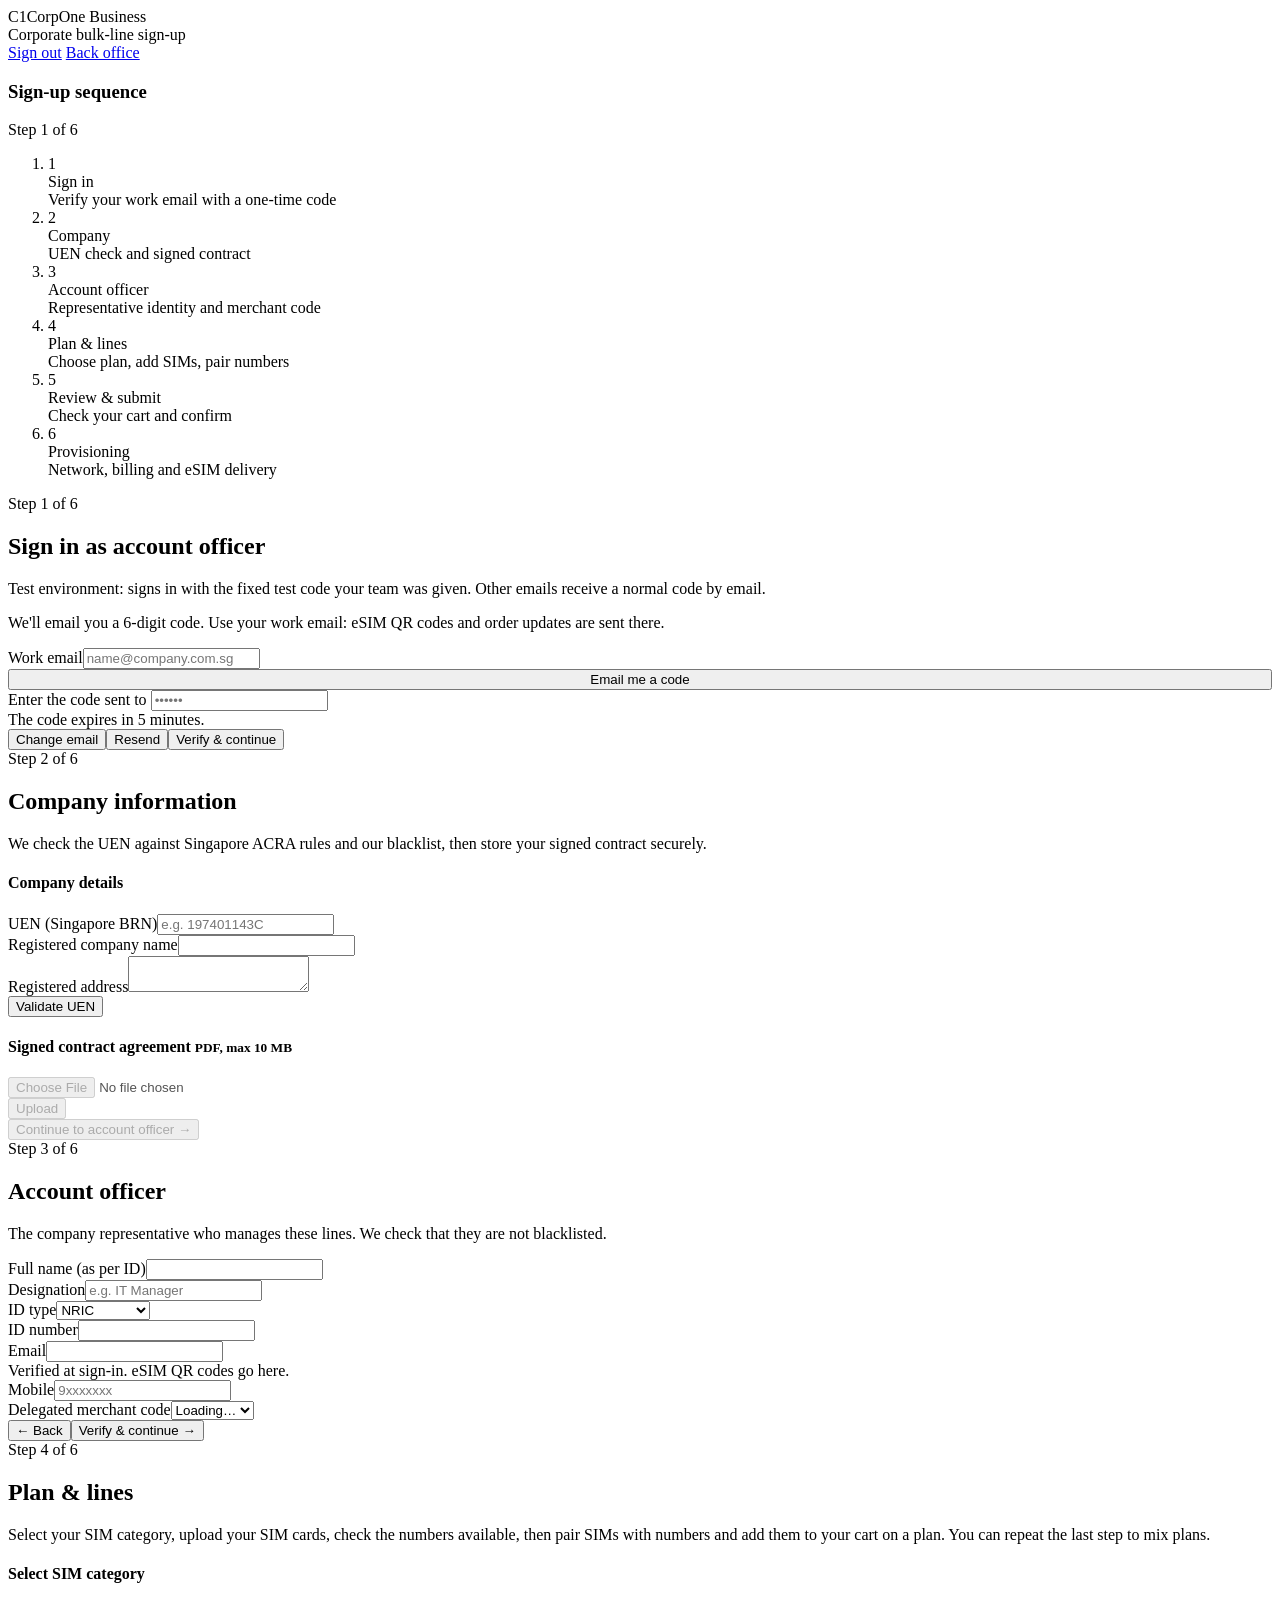
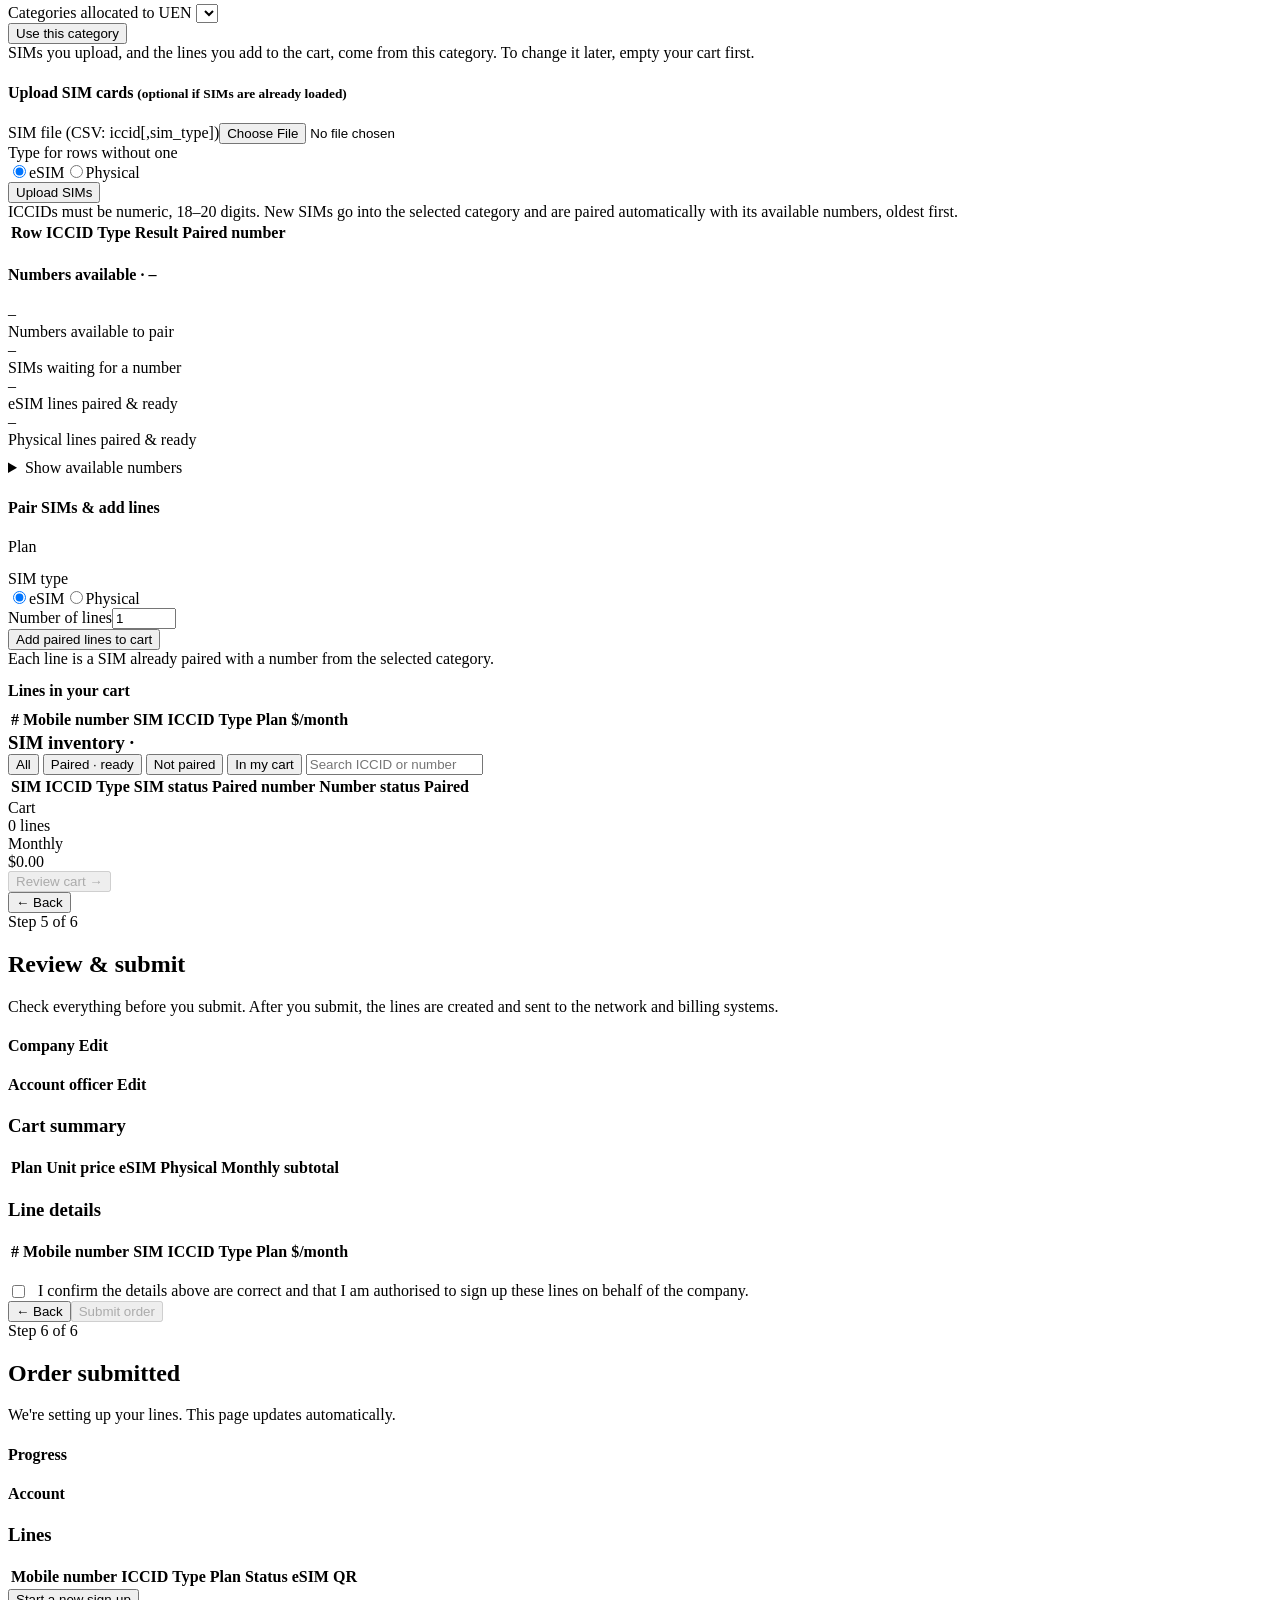
==== commit 111f52af: "Allocate SIM categories per company; editable company step; reorder plan & lines SIM category alloca" ====
--- a/corpone-portal/static/index.html
+++ b/corpone-portal/static/index.html
@@ -67,8 +67,6 @@
             <div class="grid">
               <div><label>UEN (Singapore BRN)</label><input name="uen" required placeholder="e.g. 197401143C" maxlength="12"></div>
               <div><label>Registered company name</label><input name="company_name" required maxlength="200"></div>
-              <div><label>Inventory category</label><input name="category" required placeholder="e.g. ACME-CORP" maxlength="40">
-                <div class="hint">SIMs and numbers are paired and allocated from this category.</div></div>
               <div class="full"><label>Registered address</label><textarea name="company_address" rows="2" maxlength="500"></textarea></div>
             </div>
             <div class="actions"><button type="submit">Validate UEN</button></div>
@@ -99,7 +97,7 @@
           <div><label>ID number</label><input name="id_number" required maxlength="20"></div>
           <div><label>Email</label><input name="email" type="email" readonly><div class="hint">Verified at sign-in. eSIM QR codes go here.</div></div>
           <div><label>Mobile</label><input name="mobile" required placeholder="9xxxxxxx"></div>
-          <div><label>Delegated merchant code</label><input name="merchant_code" required placeholder="e.g. CORP-DIRECT-01"></div>
+          <div class="full"><label>Delegated merchant code</label><select name="merchant_code" id="merchantSelect" required><option value="">Loading…</option></select></div>
         </div>
         <div class="actions"><button type="button" class="secondary" data-back="2">← Back</button><span class="spacer"></span><button type="submit">Verify &amp; continue →</button></div>
       </form>
@@ -110,40 +108,58 @@
     <section class="card step hidden" data-step="4">
       <div class="eyebrow">Step 4 of 6</div>
       <h2>Plan &amp; lines</h2>
-      <p class="lead">Pick a plan, optionally upload your SIM cards, then add paired SIM + number lines to your cart. You can repeat this to mix plans.</p>
+      <p class="lead">Select your SIM category, upload your SIM cards, check the numbers available, then pair SIMs with numbers and add them to your cart on a plan. You can repeat the last step to mix plans.</p>
       <div class="substeps">
-        <div class="sub" id="subPlan">
-          <h4>Choose a plan</h4>
-          <div class="plans" id="plans"></div>
+        <div class="sub" id="subCategory">
+          <h4>Select SIM category</h4>
+          <form id="categoryForm" class="row">
+            <div><label>Categories allocated to UEN <span id="catUen"></span></label><select name="category" id="categorySelect" required></select></div>
+            <div style="flex:0"><button type="submit">Use this category</button></div>
+          </form>
+          <div class="hint">SIMs you upload, and the lines you add to the cart, come from this category. To change it later, empty your cart first.</div>
+          <div class="msg hidden" id="msgCat"></div>
         </div>
         <div class="sub" id="subSim">
-          <h4>Upload SIM cards <small>(optional)</small></h4>
+          <h4>Upload SIM cards <small>(optional if SIMs are already loaded)</small></h4>
           <form id="simForm" class="row">
             <div><label>SIM file (CSV: iccid[,sim_type])</label><input type="file" name="file" accept=".csv,.txt,text/csv" required></div>
             <div style="flex:0;min-width:auto"><label>Type for rows without one</label>
               <div class="seg"><label><input type="radio" name="sim_type" value="ESIM" checked>eSIM</label><label><input type="radio" name="sim_type" value="PHYSICAL">Physical</label></div></div>
-            <div style="flex:0"><button type="submit" class="secondary">Upload &amp; auto-pair</button></div>
-          </form>
-          <div class="hint">ICCIDs must be numeric, 18–20 digits. New SIMs are paired automatically with numbers in your category.</div>
+            <div style="flex:0"><button type="submit" class="secondary">Upload SIMs</button></div>
+          </form>
+          <div class="hint">ICCIDs must be numeric, 18–20 digits. New SIMs go into the selected category and are paired automatically with its available numbers, oldest first.</div>
           <div class="msg hidden" id="msgSim"></div>
           <div id="simResult" class="hidden">
             <div class="chips" id="simResultChips"></div>
             <div class="scroll"><table id="simResultTable"><thead><tr><th>Row</th><th>ICCID</th><th>Type</th><th>Result</th><th>Paired number</th></tr></thead><tbody></tbody></table></div>
           </div>
         </div>
+        <div class="sub" id="subNumbers">
+          <h4>Numbers available · <span id="availCat">–</span></h4>
+          <div class="avail">
+            <div class="stat"><div class="v" id="availNumbers">–</div><div class="k">Numbers available to pair</div></div>
+            <div class="stat"><div class="v" id="availSimsWaiting">–</div><div class="k">SIMs waiting for a number</div></div>
+            <div class="stat"><div class="v" id="availEsim">–</div><div class="k">eSIM lines paired &amp; ready</div></div>
+            <div class="stat"><div class="v" id="availPhys">–</div><div class="k">Physical lines paired &amp; ready</div></div>
+          </div>
+          <div class="msg hidden" id="msgNumbers"></div>
+          <details id="freeNumbers" class="hidden" style="margin-top:10px">
+            <summary>Show available numbers</summary>
+            <div class="scroll" style="margin-top:8px"><table id="freeNumTable"><thead><tr><th>Mobile number</th><th>Status</th><th>Added</th></tr></thead><tbody></tbody></table></div>
+            <div class="hint" id="freeNumShowing"></div>
+          </details>
+        </div>
         <div class="sub" id="subCart">
-          <h4>Pair &amp; add lines</h4>
-          <div class="avail">
-            <div class="stat"><div class="v" id="availEsim">–</div><div class="k">eSIM lines ready</div></div>
-            <div class="stat"><div class="v" id="availPhys">–</div><div class="k">Physical SIM lines ready</div></div>
-            <div class="stat"><div class="v" id="availCat">–</div><div class="k">Category</div></div>
-          </div>
-          <form id="cartForm" class="row">
+          <h4>Pair SIMs &amp; add lines</h4>
+          <label>Plan</label>
+          <div class="plans" id="plans"></div>
+          <form id="cartForm" class="row" style="margin-top:14px">
             <div style="flex:0;min-width:auto"><label>SIM type</label>
               <div class="seg"><label><input type="radio" name="sim_type" value="ESIM" checked>eSIM</label><label><input type="radio" name="sim_type" value="PHYSICAL">Physical</label></div></div>
             <div style="max-width:180px"><label>Number of lines</label><input name="quantity" type="number" min="1" max="5000" value="1" required></div>
-            <div style="flex:0"><button type="submit">Add to cart</button></div>
-          </form>
+            <div style="flex:0"><button type="submit">Add paired lines to cart</button></div>
+          </form>
+          <div class="hint">Each line is a SIM already paired with a number from the selected category.</div>
           <div class="msg hidden" id="msg4"></div>
           <div id="cartBox" class="hidden" style="margin-top:14px">
             <h4 style="margin:0 0 8px">Lines in your cart</h4>
@@ -151,7 +167,7 @@
           </div>
         </div>
       </div>
-      <div class="inv">
+      <div class="inv" id="invBox">
         <div class="inv-head">
           <h3 style="margin:0">SIM inventory · <span id="invCat"></span></h3>
           <span class="hint" id="invShowing" style="margin:0"></span>
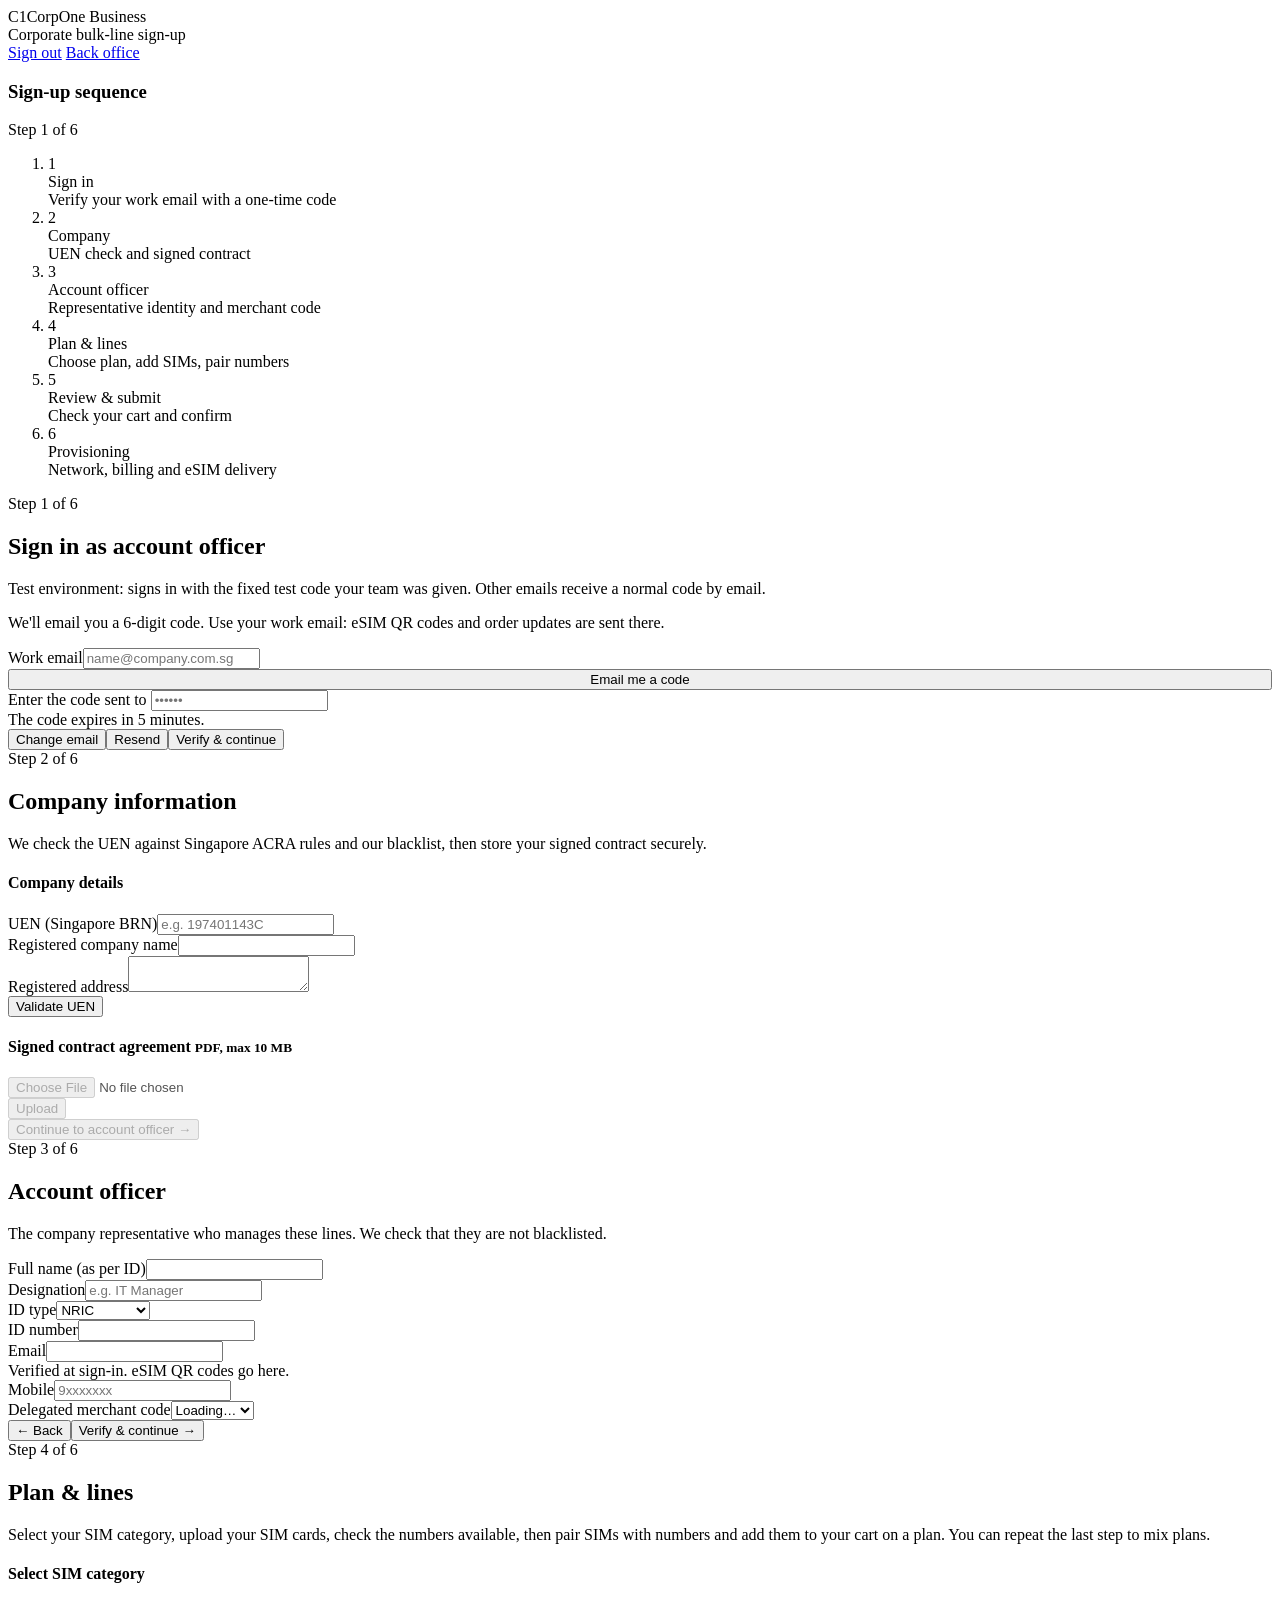
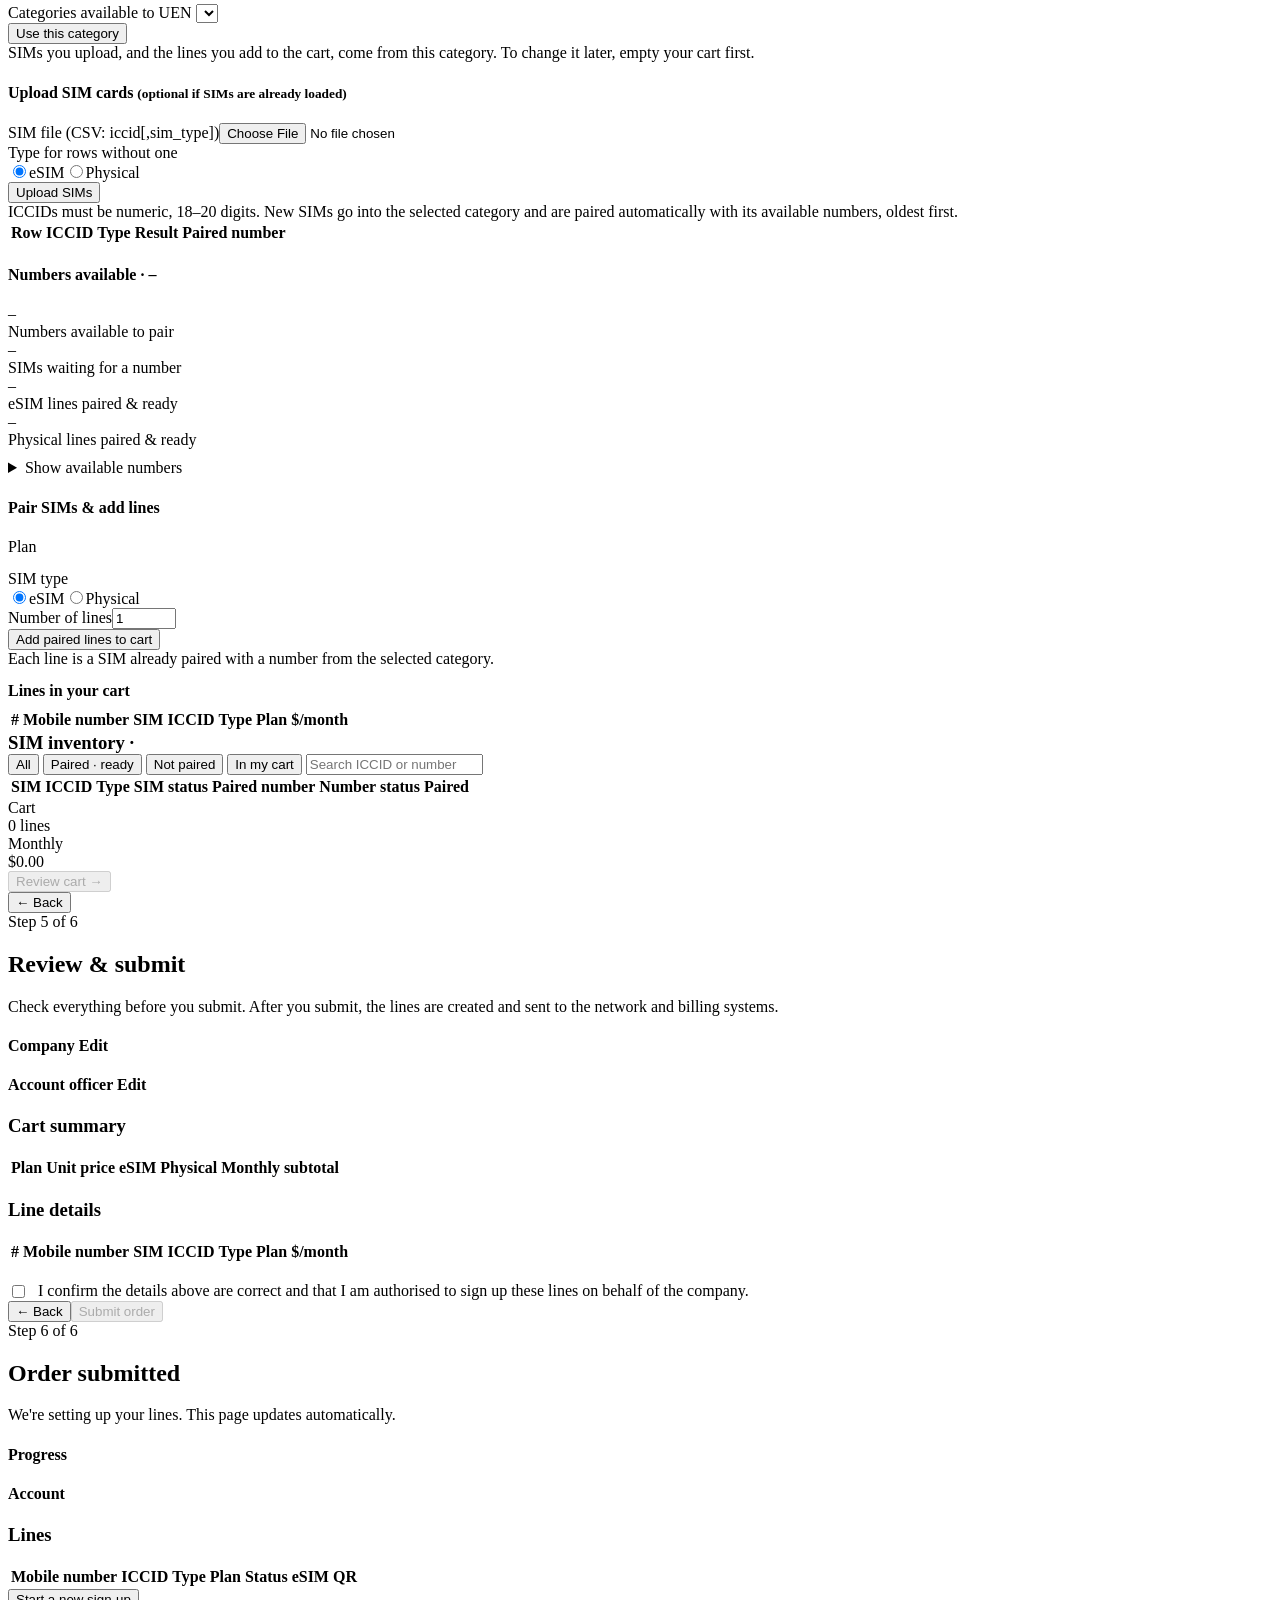
==== commit 8c6e66d3: "Make SIM category allocation optional: per company or all companies - category_allocations.uen is no" ====
--- a/corpone-portal/static/index.html
+++ b/corpone-portal/static/index.html
@@ -113,7 +113,7 @@
         <div class="sub" id="subCategory">
           <h4>Select SIM category</h4>
           <form id="categoryForm" class="row">
-            <div><label>Categories allocated to UEN <span id="catUen"></span></label><select name="category" id="categorySelect" required></select></div>
+            <div><label>Categories available to UEN <span id="catUen"></span></label><select name="category" id="categorySelect" required></select></div>
             <div style="flex:0"><button type="submit">Use this category</button></div>
           </form>
           <div class="hint">SIMs you upload, and the lines you add to the cart, come from this category. To change it later, empty your cart first.</div>
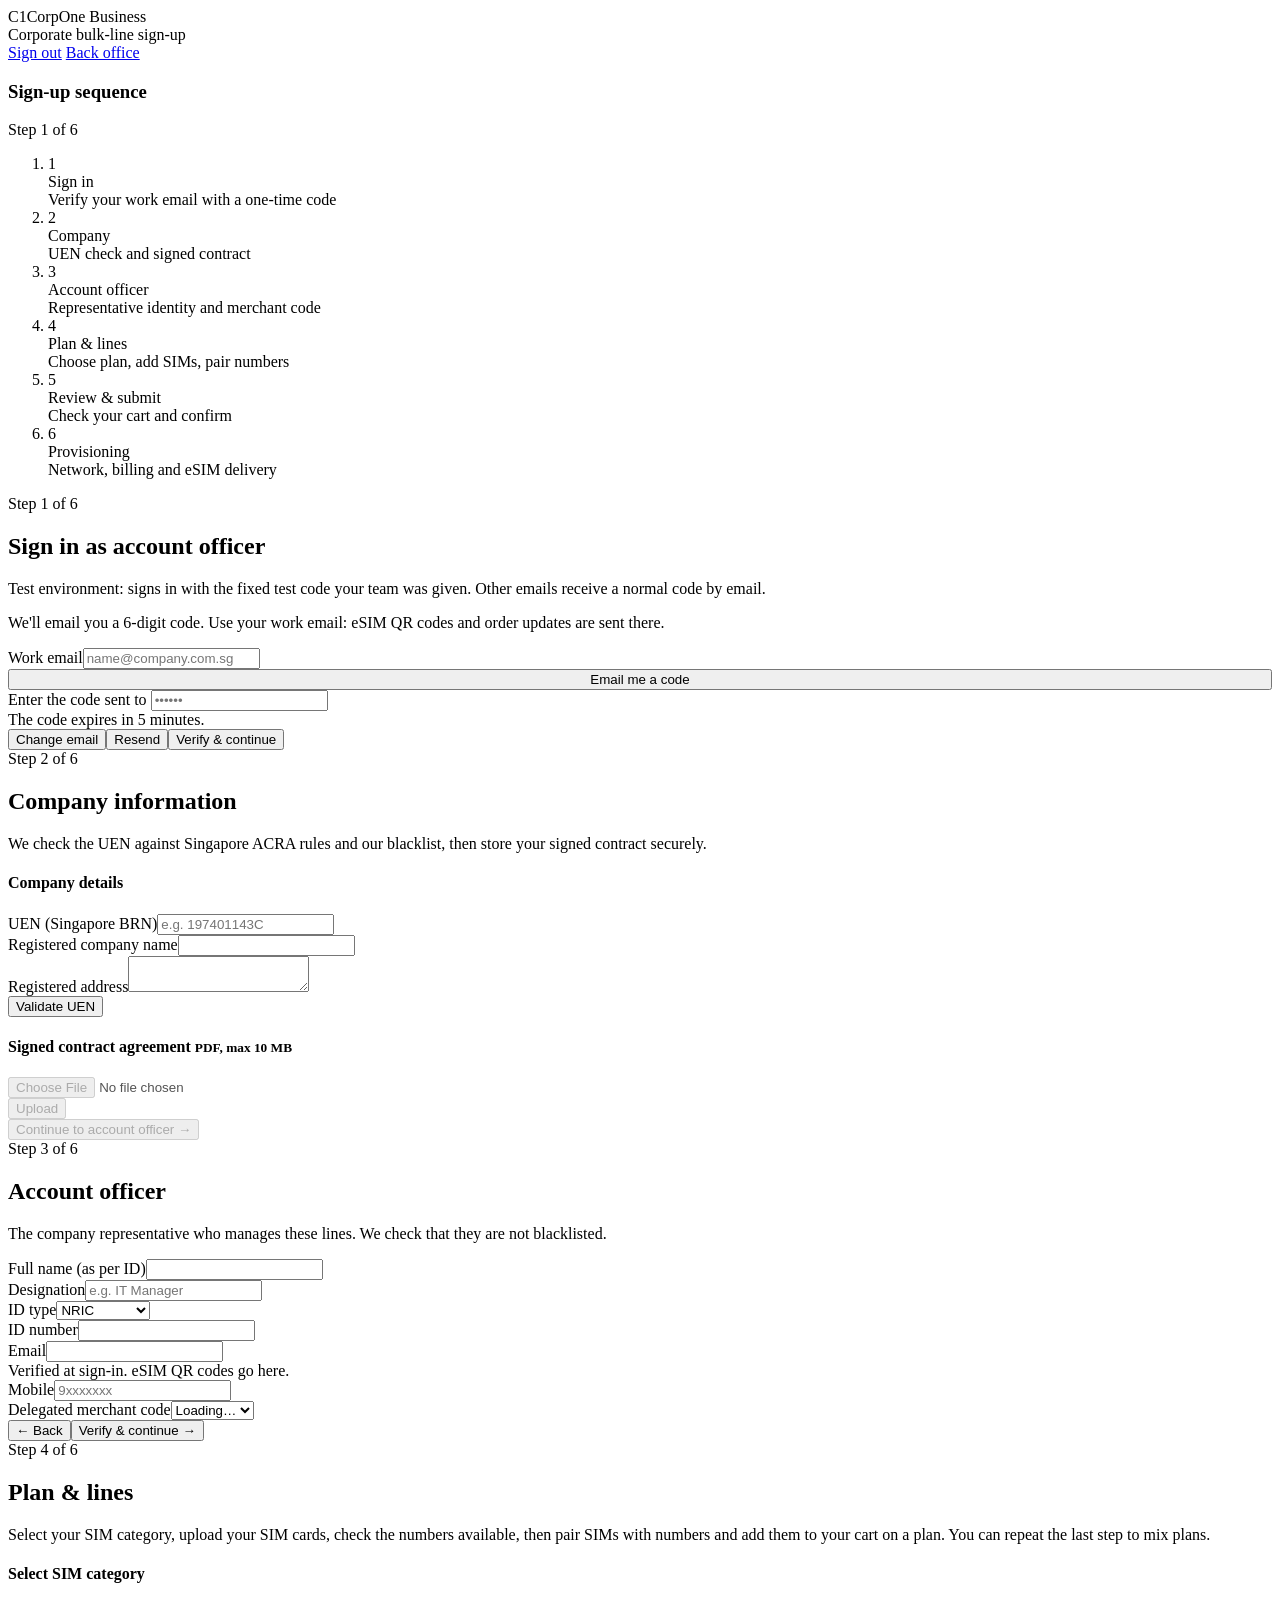
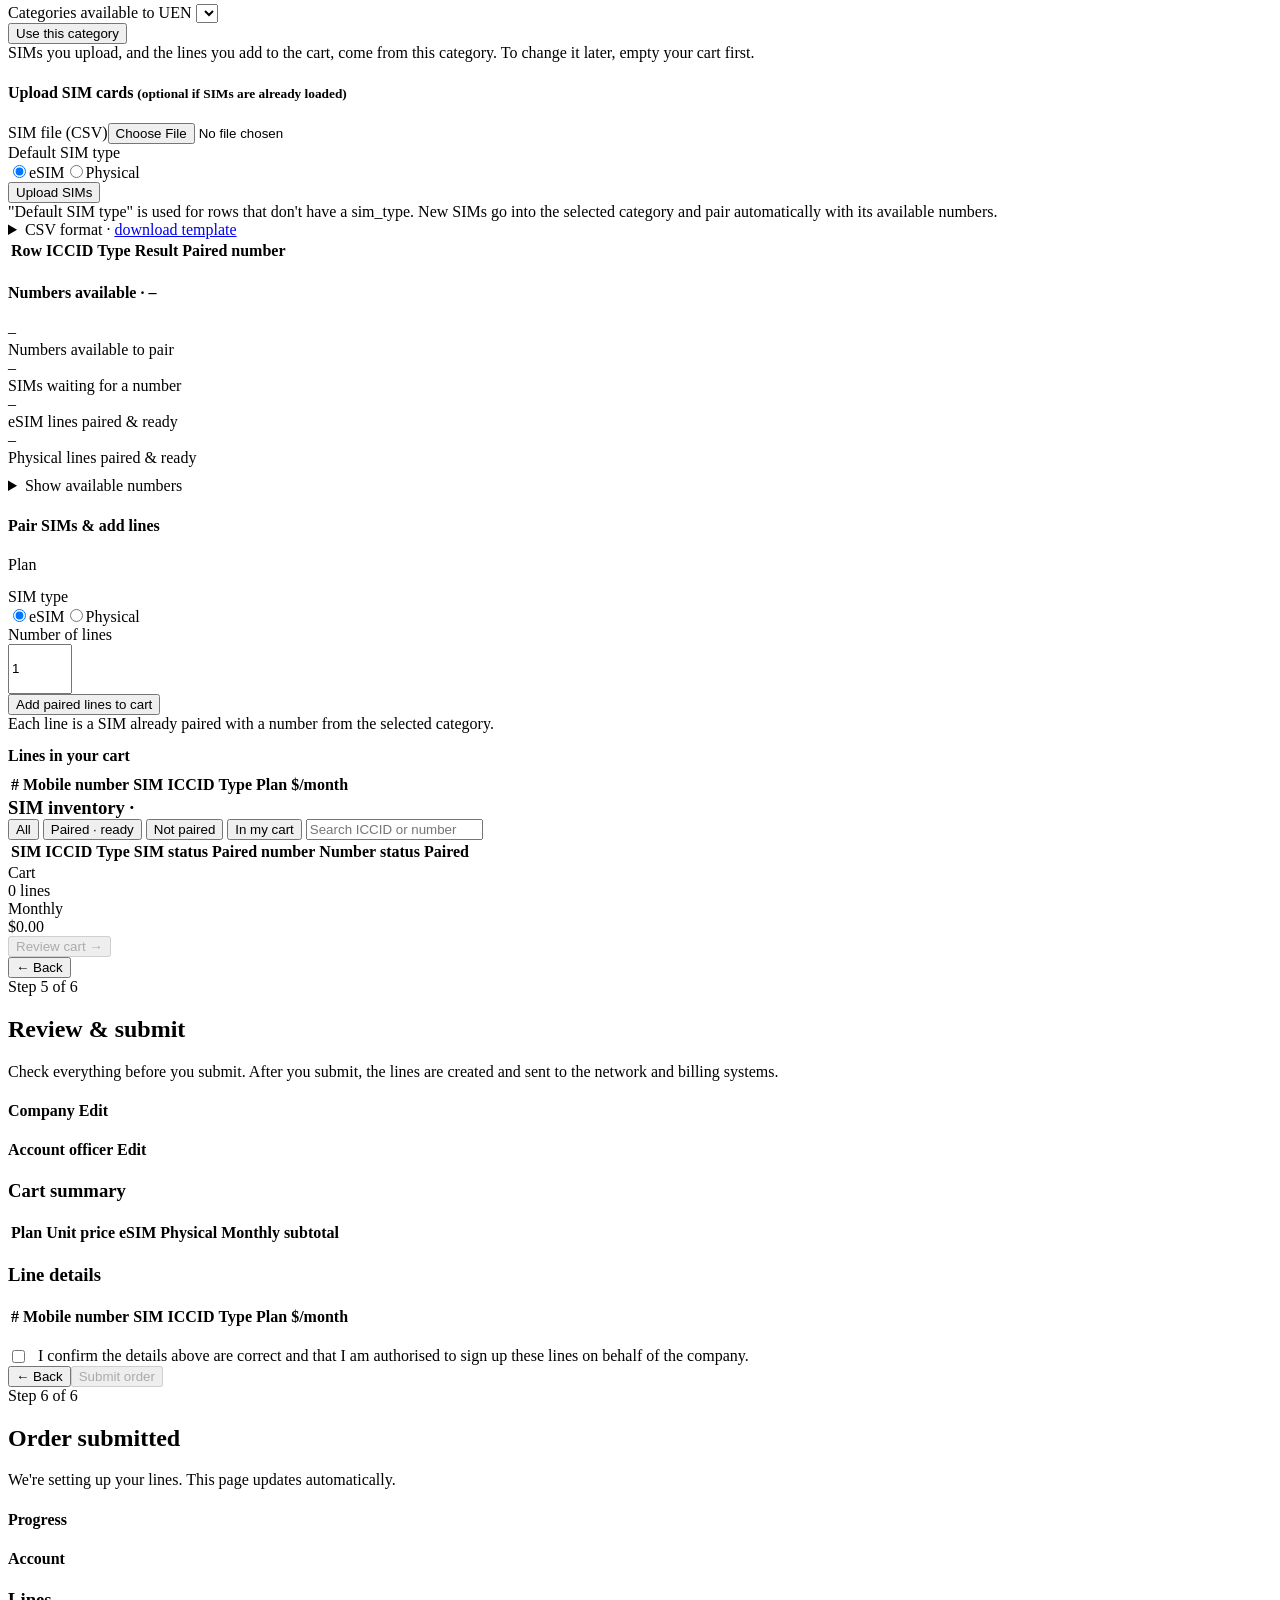
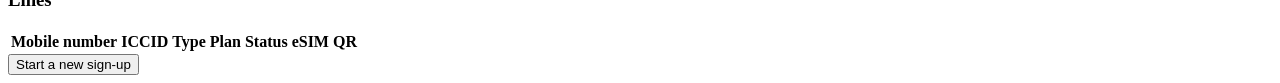
==== commit c0eca92a: "Pair only on SIM upload; tidy portal SIM upload and cart rows Pairing - Number uploads only add numb" ====
--- a/corpone-portal/static/index.html
+++ b/corpone-portal/static/index.html
@@ -121,13 +121,27 @@
         </div>
         <div class="sub" id="subSim">
           <h4>Upload SIM cards <small>(optional if SIMs are already loaded)</small></h4>
-          <form id="simForm" class="row">
-            <div><label>SIM file (CSV: iccid[,sim_type])</label><input type="file" name="file" accept=".csv,.txt,text/csv" required></div>
-            <div style="flex:0;min-width:auto"><label>Type for rows without one</label>
+          <form id="simForm" class="upload-row">
+            <div class="field-file"><label>SIM file (CSV)</label><input type="file" name="file" accept=".csv,.txt,text/csv" required></div>
+            <div><label>Default SIM type</label>
               <div class="seg"><label><input type="radio" name="sim_type" value="ESIM" checked>eSIM</label><label><input type="radio" name="sim_type" value="PHYSICAL">Physical</label></div></div>
-            <div style="flex:0"><button type="submit" class="secondary">Upload SIMs</button></div>
-          </form>
-          <div class="hint">ICCIDs must be numeric, 18–20 digits. New SIMs go into the selected category and are paired automatically with its available numbers, oldest first.</div>
+            <div><button type="submit">Upload SIMs</button></div>
+          </form>
+          <div class="hint">"Default SIM type" is used for rows that don't have a <span class="mono">sim_type</span>. New SIMs go into the selected category and pair automatically with its available numbers.</div>
+          <details class="format">
+            <summary>CSV format · <a href="static/templates/portal_sim_template.csv" download>download template</a></summary>
+            <table>
+              <thead><tr><th>Column</th><th>Required</th><th>Rule</th></tr></thead>
+              <tbody>
+                <tr><td class="mono">iccid</td><td>Yes</td><td>Numbers only, 18–20 digits</td></tr>
+                <tr><td class="mono">sim_type</td><td>No</td><td><span class="mono">ESIM</span> or <span class="mono">PHYSICAL</span>; uses "Default SIM type" when empty</td></tr>
+              </tbody>
+            </table>
+            <pre class="mono">iccid,sim_type
+8965010000000100000,ESIM
+8965010000000100001,PHYSICAL</pre>
+            <div class="hint">The header row is optional: a file with one ICCID per line also works.</div>
+          </details>
           <div class="msg hidden" id="msgSim"></div>
           <div id="simResult" class="hidden">
             <div class="chips" id="simResultChips"></div>
@@ -153,11 +167,11 @@
           <h4>Pair SIMs &amp; add lines</h4>
           <label>Plan</label>
           <div class="plans" id="plans"></div>
-          <form id="cartForm" class="row" style="margin-top:14px">
-            <div style="flex:0;min-width:auto"><label>SIM type</label>
+          <form id="cartForm" class="upload-row" style="margin-top:14px">
+            <div><label>SIM type</label>
               <div class="seg"><label><input type="radio" name="sim_type" value="ESIM" checked>eSIM</label><label><input type="radio" name="sim_type" value="PHYSICAL">Physical</label></div></div>
-            <div style="max-width:180px"><label>Number of lines</label><input name="quantity" type="number" min="1" max="5000" value="1" required></div>
-            <div style="flex:0"><button type="submit">Add paired lines to cart</button></div>
+            <div style="width:160px"><label>Number of lines</label><input name="quantity" type="number" min="1" max="5000" value="1" required style="height:44px"></div>
+            <div><button type="submit" style="white-space:nowrap">Add paired lines to cart</button></div>
           </form>
           <div class="hint">Each line is a SIM already paired with a number from the selected category.</div>
           <div class="msg hidden" id="msg4"></div>
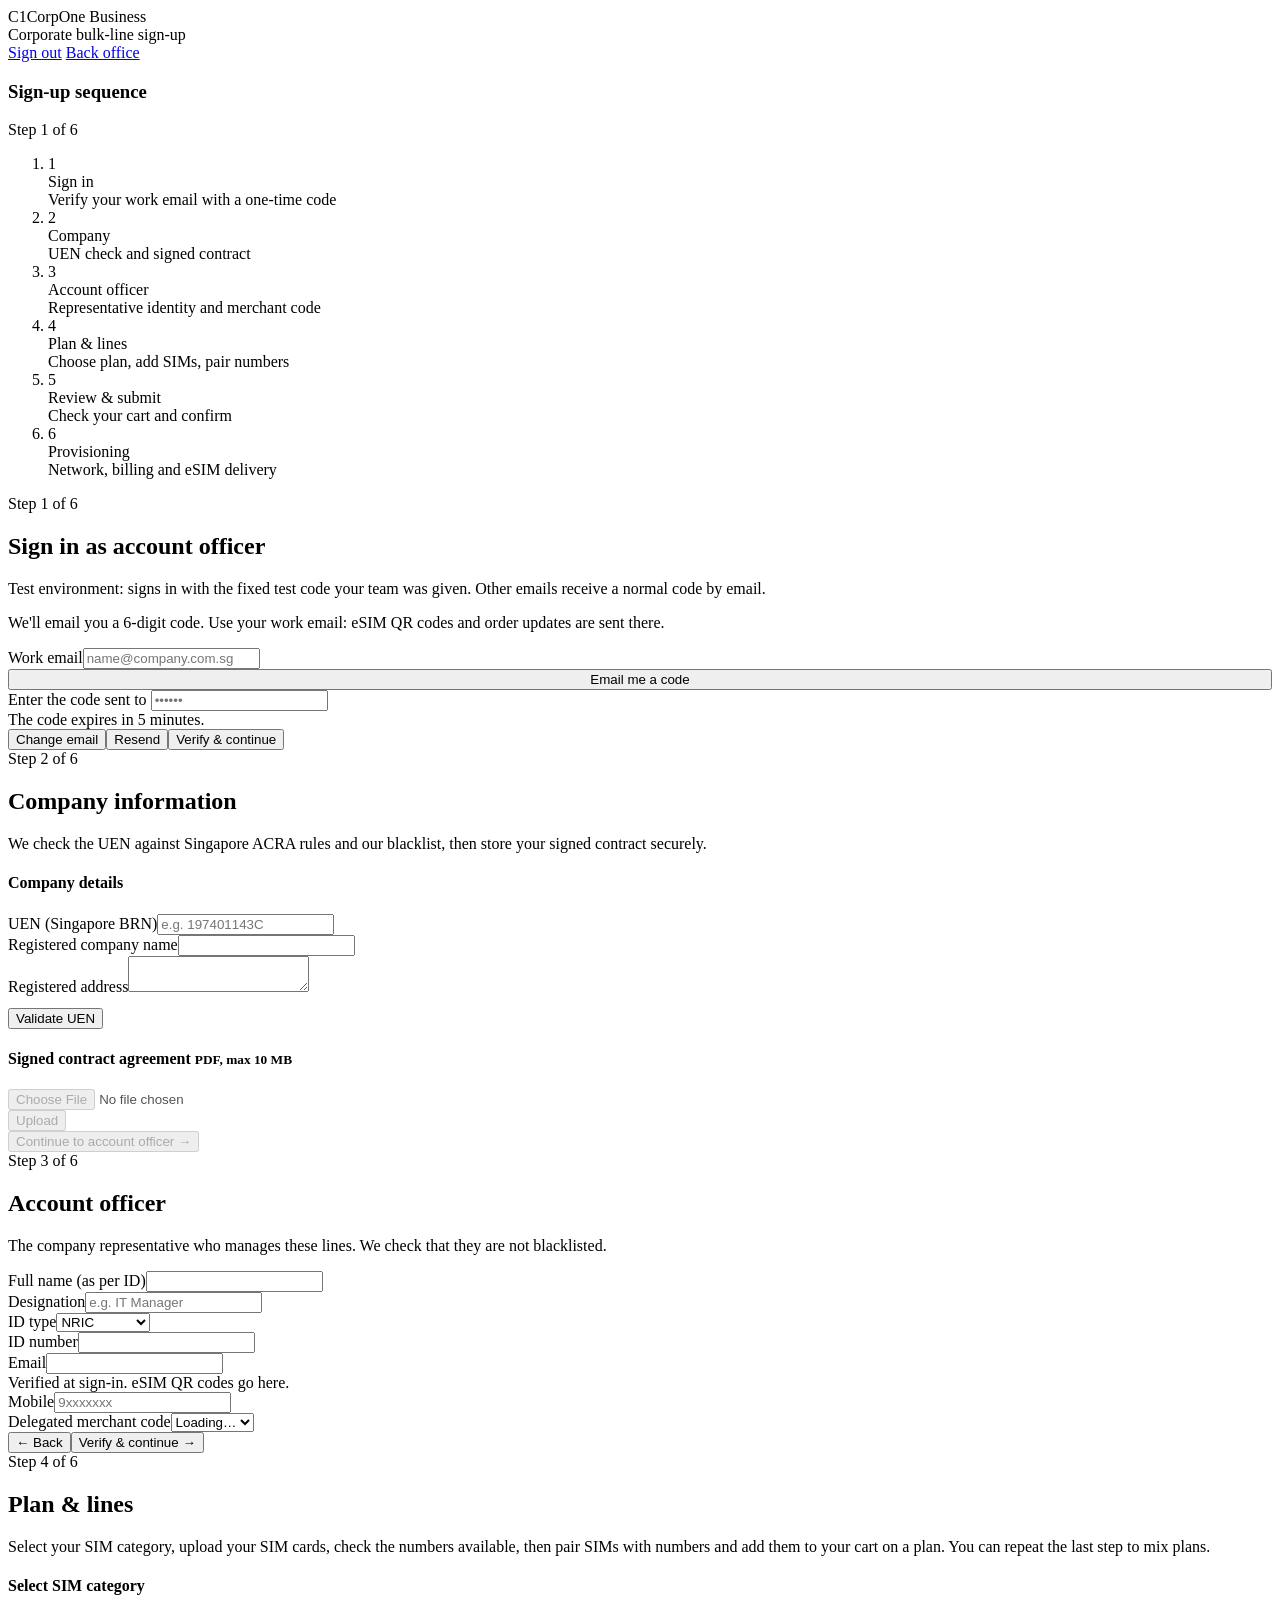
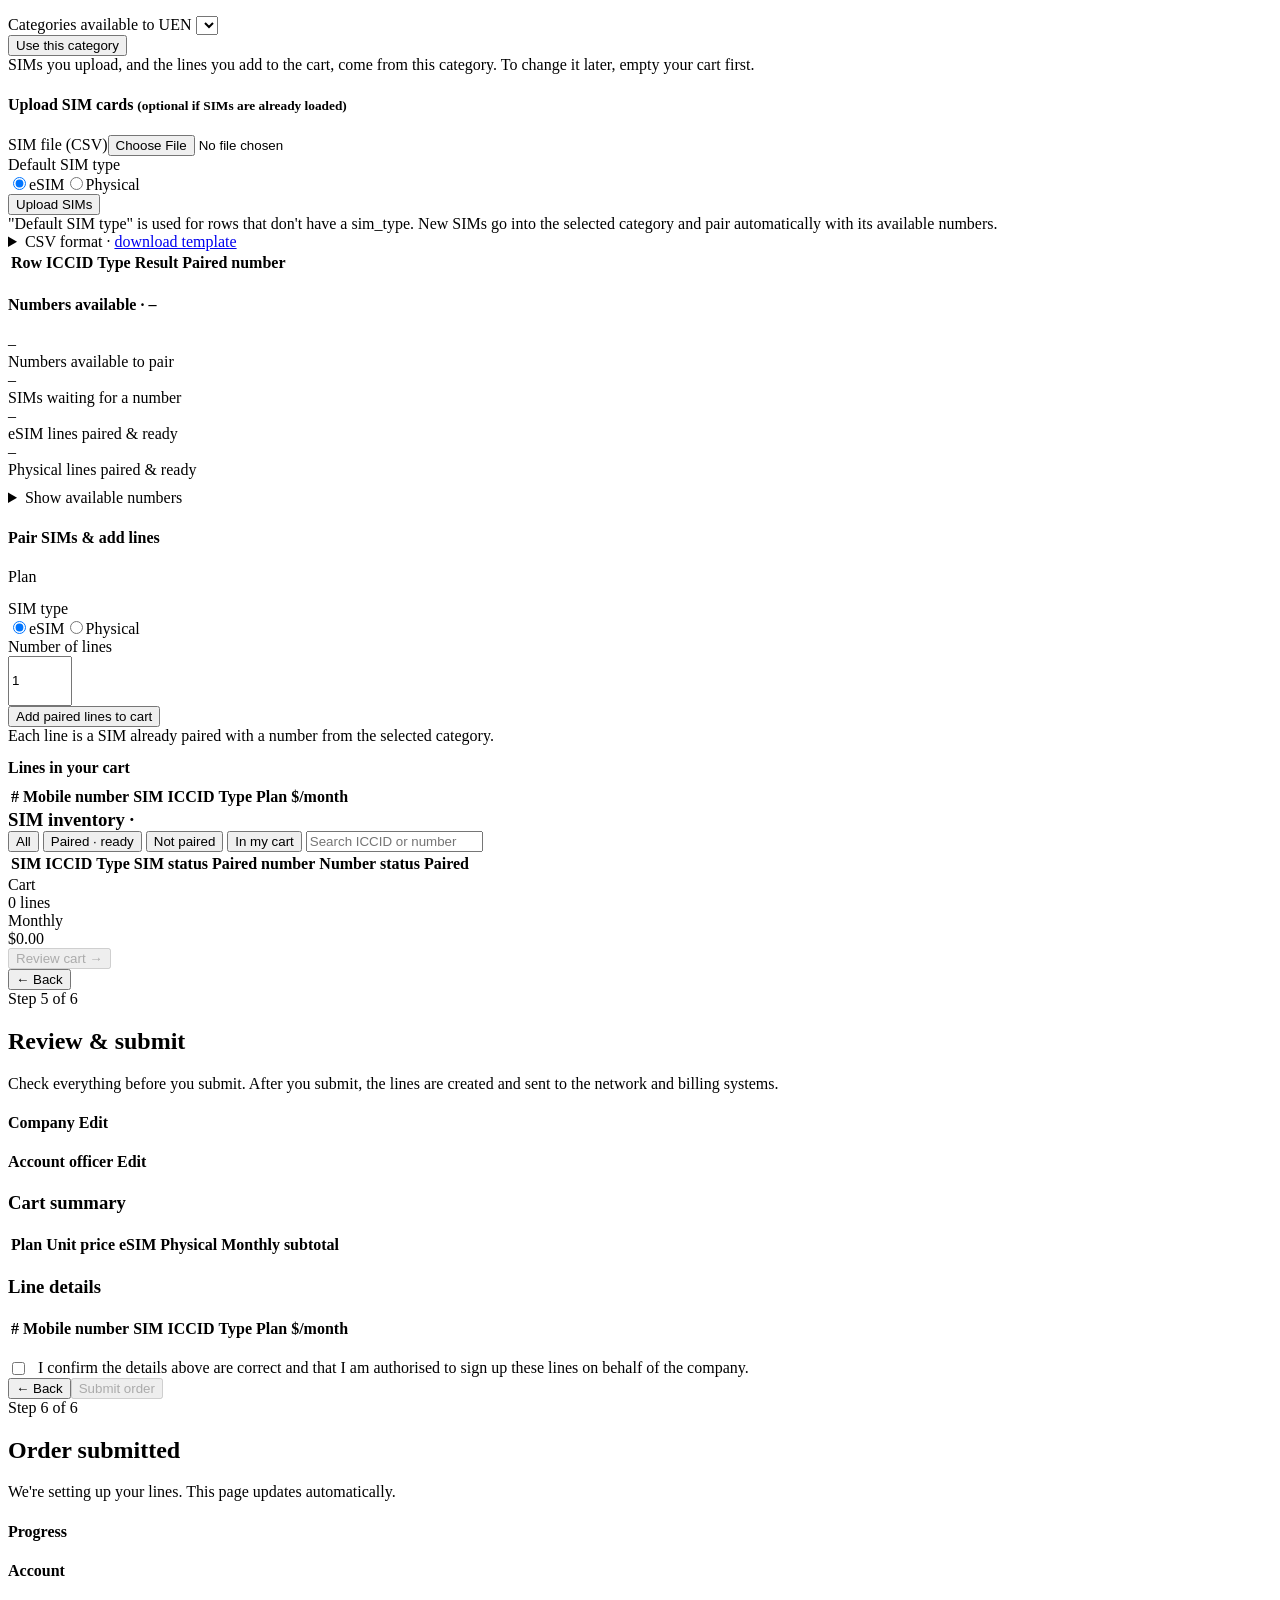
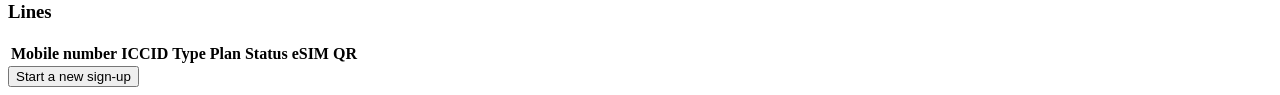
==== commit 241ec662: "Back office orders & carts list; retrieve or save company by UEN Orders & carts - GET /api/admin/ord" ====
--- a/corpone-portal/static/index.html
+++ b/corpone-portal/static/index.html
@@ -66,9 +66,10 @@
           <form id="companyForm">
             <div class="grid">
               <div><label>UEN (Singapore BRN)</label><input name="uen" required placeholder="e.g. 197401143C" maxlength="12"></div>
-              <div><label>Registered company name</label><input name="company_name" required maxlength="200"></div>
+              <div><label>Registered company name</label><input name="company_name" maxlength="200"></div>
               <div class="full"><label>Registered address</label><textarea name="company_address" rows="2" maxlength="500"></textarea></div>
             </div>
+            <div class="msg hidden" id="companyLookup" style="margin-top:12px"></div>
             <div class="actions"><button type="submit">Validate UEN</button></div>
           </form>
         </div>
